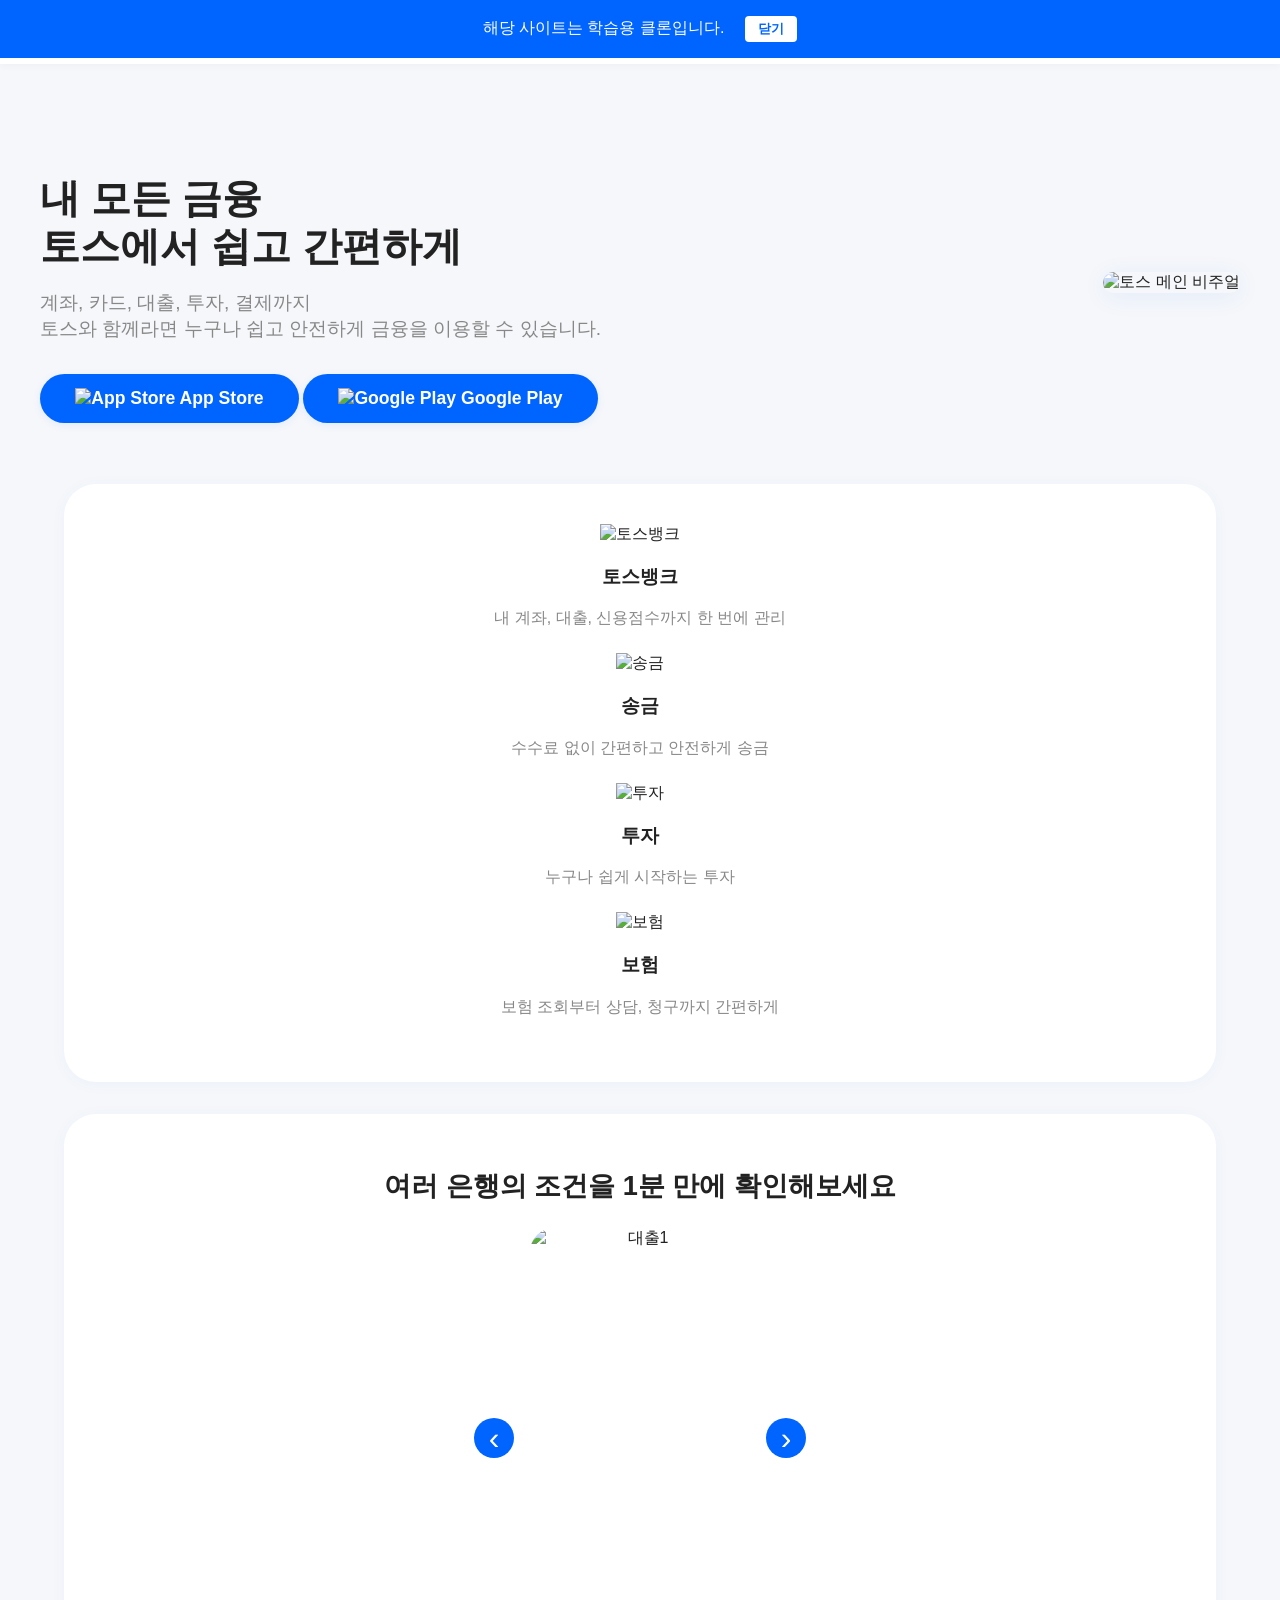
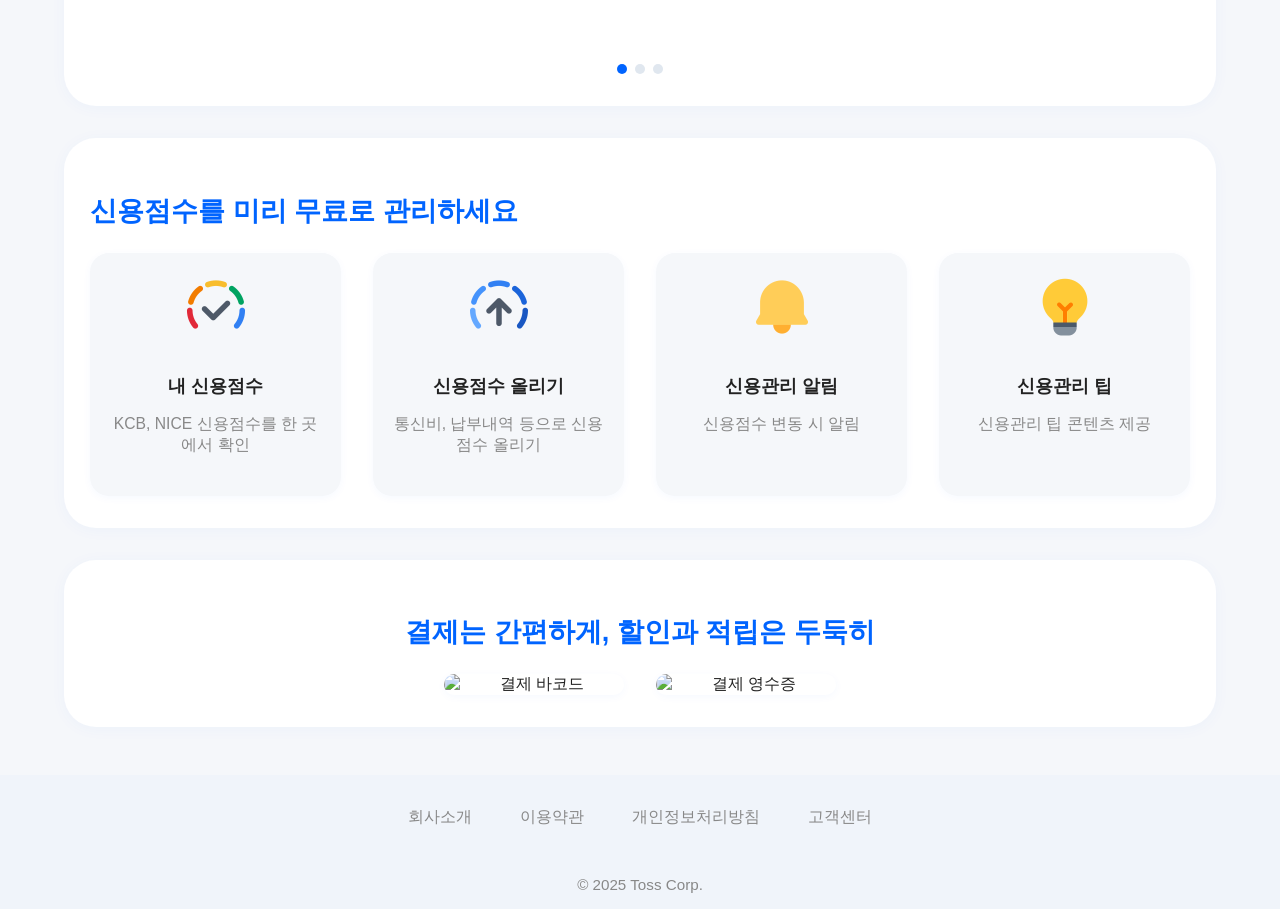
==== cursor.html @ fd1cf32d "최신 작업 반영: footer, 슬라이드, 이미지 확대 등" ====
<!DOCTYPE html>
<html lang="ko">
<head>
  <meta charset="UTF-8">
  <meta name="viewport" content="width=device-width, initial-scale=1.0">
  <title>토스 메인페이지 클론 - Cursor</title>
  <link rel="stylesheet" href="https://cdn.jsdelivr.net/npm/pretendard@1.3.8/dist/web/static/pretendard.css">
  <link rel="stylesheet" href="css/main.css">
</head>
<body>
  <!-- 팝업 -->
  <div class="popup">
    해당 사이트는 학습용 클론입니다. <button class="popup-close">닫기</button>
  </div>
  <!-- 헤더 -->
  <header class="toss-header">
    <div class="header-inner">
      <a href="#" class="logo">
        <img src="images/logo.svg" alt="Toss 로고">
      </a>
      <nav class="main-nav">
        <ul>
          <li><a href="#service">서비스</a></li>
          <li><a href="#benefit">혜택</a></li>
          <li><a href="#event">이벤트</a></li>
          <li><a href="#customer">고객센터</a></li>
        </ul>
      </nav>
      <a href="#login" class="login-btn">로그인</a>
    </div>
  </header>
  <!-- 메인 히어로(비주얼) -->
  <section class="main-visual">
    <div class="main-text">
      <h1>내 모든 금융<br>토스에서 쉽고 간편하게</h1>
      <p>계좌, 카드, 대출, 투자, 결제까지<br>토스와 함께라면 누구나 쉽고 안전하게 금융을 이용할 수 있습니다.</p>
      <div class="app-download">
        <a href="#" class="main-cta">
          <img src="images/appstore.svg" alt="App Store" class="store-icon"> App Store
        </a>
        <a href="#" class="main-cta">
          <img src="images/googleplay.svg" alt="Google Play" class="store-icon"> Google Play
        </a>
      </div>
    </div>
    <div class="main-img">
      <img src="images/main-visual.png" alt="토스 메인 비주얼">
    </div>
  </section>
  <!-- 서비스 카드 섹션 -->
  <section class="service-section" id="service">
    <div class="service-cards">
      <div class="service-card">
        <img src="images/service-bank.svg" alt="토스뱅크">
        <h3>토스뱅크</h3>
        <p>내 계좌, 대출, 신용점수까지 한 번에 관리</p>
      </div>
      <div class="service-card">
        <img src="images/service-send.svg" alt="송금">
        <h3>송금</h3>
        <p>수수료 없이 간편하고 안전하게 송금</p>
      </div>
      <div class="service-card">
        <img src="images/service-invest.svg" alt="투자">
        <h3>투자</h3>
        <p>누구나 쉽게 시작하는 투자</p>
      </div>
      <div class="service-card">
        <img src="images/service-insure.svg" alt="보험">
        <h3>보험</h3>
        <p>보험 조회부터 상담, 청구까지 간편하게</p>
      </div>
    </div>
  </section>
  <!-- 대출 슬라이더 -->
  <section class="loan-section">
    <h2>여러 은행의 조건을 1분 만에 확인해보세요</h2>
    <div class="loan-slider">
      <button class="slider-prev" aria-label="이전">‹</button>
      <div class="slider-track">
        <img src="images/loan-1.png" alt="대출1" class="active">
        <img src="images/loan-2.png" alt="대출2">
        <img src="images/loan-3.png" alt="대출3">
      </div>
      <button class="slider-next" aria-label="다음">›</button>
    </div>
    <div class="slider-dots">
      <span class="dot active"></span>
      <span class="dot"></span>
      <span class="dot"></span>
    </div>
  </section>
  <!-- 신용 섹션 -->
  <section class="credit-section">
    <h2>신용점수를 미리 무료로 관리하세요</h2>
    <div class="credit-features">
      <div class="credit-feature">
        <img src="images/credit-1.png" alt="내 신용점수">
        <h3>내 신용점수</h3>
        <p>KCB, NICE 신용점수를 한 곳에서 확인</p>
      </div>
      <div class="credit-feature">
        <img src="images/credit-2.png" alt="신용점수 올리기">
        <h3>신용점수 올리기</h3>
        <p>통신비, 납부내역 등으로 신용점수 올리기</p>
      </div>
      <div class="credit-feature">
        <img src="images/credit-3.png" alt="신용관리 알림">
        <h3>신용관리 알림</h3>
        <p>신용점수 변동 시 알림</p>
      </div>
      <div class="credit-feature">
        <img src="images/credit-4.png" alt="신용관리 팁">
        <h3>신용관리 팁</h3>
        <p>신용관리 팁 콘텐츠 제공</p>
      </div>
    </div>
  </section>
  <!-- 결제 섹션 -->
  <section class="pay-section">
    <h2>결제는 간편하게, 할인과 적립은 두둑히</h2>
    <div class="pay-imgs">
      <img src="images/pay-1.png" alt="결제 바코드">
      <img src="images/pay-2.png" alt="결제 영수증">
    </div>
  </section>
  <!-- 푸터 -->
  <footer class="toss-footer">
    <div class="footer-inner">
      <a href="#">회사소개</a>
      <a href="#">이용약관</a>
      <a href="#">개인정보처리방침</a>
      <a href="#">고객센터</a>
      <div class="footer-copy">© 2025 Toss Corp.</div>
    </div>
  </footer>
  <script src="script/main.js"></script>
</body>
</html>
---- css/main.css ----
/* Pretendard 폰트, 토스 컬러, 반응형, 인터랙션, 레이아웃 */
:root {
  --toss-blue: #0064FF;
  --toss-dark: #222;
  --toss-light: #f5f7fa;
  --toss-gray: #888;
  --header-height: 64px;
}
html {
  font-size: 16px;
  font-family: 'Pretendard', 'Apple SD Gothic Neo', Arial, sans-serif;
  background: var(--toss-light);
  color: var(--toss-dark);
}
body {
  margin: 0;
  padding: 0;
  min-height: 100vh;
}
/* 팝업 */
.popup {
  position: fixed;
  top: 0; left: 0; right: 0;
  background: var(--toss-blue);
  color: #fff;
  text-align: center;
  padding: 1rem 0;
  z-index: 1000;
  font-size: 1rem;
}
.popup button {
  margin-left: 1rem;
  background: #fff;
  color: var(--toss-blue);
  border: none;
  border-radius: 4px;
  padding: 0.3em 1em;
  cursor: pointer;
  font-weight: 600;
}
/* 헤더 */
.toss-header {
  position: sticky;
  top: 0;
  background: #fff;
  box-shadow: 0 2px 8px rgba(0,0,0,0.03);
  z-index: 999;
  height: var(--header-height);
  display: flex;
  align-items: center;
}
.header-inner {
  max-width: 1200px;
  margin: 0 auto;
  width: 100%;
  display: flex;
  align-items: center;
  justify-content: space-between;
  height: 100%;
  padding: 0 2vw;
}
.logo img {
  height: 36px;
}
.main-nav ul {
  display: flex;
  gap: 2rem;
  list-style: none;
  margin: 0;
  padding: 0;
}
.main-nav a {
  color: var(--toss-dark);
  text-decoration: none;
  font-weight: 500;
  font-size: 1.1rem;
  transition: color 0.2s;
}
.main-nav a:hover {
  color: var(--toss-blue);
}
.login-btn {
  background: var(--toss-blue);
  color: #fff;
  border-radius: 999px;
  padding: 0.5em 1.5em;
  font-weight: 600;
  text-decoration: none;
  transition: background 0.2s;
}
.login-btn:hover {
  background: #0050c0;
}
/* 메인 비주얼 */
.main-visual {
  display: flex;
  flex-wrap: wrap;
  align-items: center;
  justify-content: space-between;
  max-width: 1200px;
  margin: 3rem auto 2rem auto;
  padding: 0 2vw;
  min-height: 340px;
}
.main-text {
  flex: 1 1 320px;
  min-width: 280px;
}
.main-text h1 {
  font-size: 2.5rem;
  font-weight: 800;
  margin-bottom: 1rem;
  line-height: 1.2;
}
.main-text p {
  font-size: 1.2rem;
  margin-bottom: 2rem;
  color: var(--toss-gray);
}
.main-cta {
  display: inline-block;
  background: var(--toss-blue);
  color: #fff;
  border-radius: 999px;
  padding: 0.8em 2em;
  font-size: 1.1rem;
  font-weight: 700;
  text-decoration: none;
  box-shadow: 0 2px 8px rgba(0,100,255,0.08);
  transition: background 0.2s, box-shadow 0.2s;
}
.main-cta:hover {
  background: #0050c0;
  box-shadow: 0 4px 16px rgba(0,100,255,0.15);
}
.main-img {
  flex: 1 1 320px;
  min-width: 240px;
  text-align: right;
}
.main-img img {
  max-width: 340px;
  width: 100%;
  border-radius: 2rem;
  box-shadow: 0 4px 24px rgba(0,100,255,0.08);
}
/* 서비스 섹션 */
.service-section {
  background: #fff;
  border-radius: 2rem;
  box-shadow: 0 2px 16px rgba(0,100,255,0.04);
  max-width: 1100px;
  margin: 2rem auto;
  padding: 2.5rem 2vw;
  text-align: center;
}
.service-section h2 {
  font-size: 2rem;
  color: var(--toss-blue);
  margin-bottom: 0.5rem;
}
.service-section p {
  color: var(--toss-gray);
  margin-bottom: 1.5rem;
}
.service-img img {
  max-width: 320px;
  width: 100%;
  border-radius: 1.5rem;
}
/* 대출 슬라이더 */
.loan-section {
  max-width: 1100px;
  margin: 2rem auto;
  padding: 2rem 2vw;
  background: #fff;
  border-radius: 2rem;
  box-shadow: 0 2px 16px rgba(0,100,255,0.04);
  text-align: center;
}
.loan-section h2 {
  font-size: 1.7rem;
  margin-bottom: 1.5rem;
}
.loan-slider {
  display: flex;
  align-items: center;
  justify-content: center;
  gap: 1rem;
  margin-bottom: 1rem;
}
.slider-track {
  display: flex;
  overflow: hidden;
  width: 220px;
  height: 420px;
  position: relative;
}
.slider-track img {
  width: 220px;
  height: 420px;
  object-fit: cover;
  border-radius: 1.5rem;
  opacity: 0;
  transition: opacity 0.3s;
  position: absolute;
  left: 0; top: 0;
}
.slider-track img.active {
  opacity: 1;
  z-index: 1;
}
.slider-prev, .slider-next {
  background: var(--toss-blue);
  color: #fff;
  border: none;
  border-radius: 50%;
  width: 40px; height: 40px;
  font-size: 2rem;
  cursor: pointer;
  transition: background 0.2s;
}
.slider-prev:hover, .slider-next:hover {
  background: #0050c0;
}
.slider-dots {
  display: flex;
  justify-content: center;
  gap: 0.5rem;
}
.slider-dots .dot {
  width: 10px; height: 10px;
  border-radius: 50%;
  background: #e0e7ef;
  display: inline-block;
  transition: background 0.2s;
}
.slider-dots .dot.active {
  background: var(--toss-blue);
}
/* 신용 섹션 */
.credit-section {
  max-width: 1100px;
  margin: 2rem auto;
  padding: 2rem 2vw;
  background: #fff;
  border-radius: 2rem;
  box-shadow: 0 2px 16px rgba(0,100,255,0.04);
}
.credit-section h2 {
  font-size: 1.7rem;
  margin-bottom: 1.5rem;
  color: var(--toss-blue);
}
.credit-features {
  display: flex;
  flex-wrap: wrap;
  gap: 2rem;
  justify-content: center;
}
.credit-feature {
  flex: 1 1 180px;
  min-width: 180px;
  max-width: 220px;
  background: var(--toss-light);
  border-radius: 1.2rem;
  padding: 1.5rem 1rem;
  text-align: center;
  box-shadow: 0 2px 8px rgba(0,100,255,0.04);
}
.credit-feature img {
  width: 60px;
  margin-bottom: 1rem;
}
.credit-feature h3 {
  font-size: 1.1rem;
  margin-bottom: 0.5rem;
}
.credit-feature p {
  color: var(--toss-gray);
  font-size: 0.98rem;
}
/* 결제 섹션 */
.pay-section {
  max-width: 1100px;
  margin: 2rem auto 3rem auto;
  padding: 2rem 2vw;
  background: #fff;
  border-radius: 2rem;
  box-shadow: 0 2px 16px rgba(0,100,255,0.04);
  text-align: center;
}
.pay-section h2 {
  font-size: 1.7rem;
  margin-bottom: 1.5rem;
  color: var(--toss-blue);
}
.pay-imgs {
  display: flex;
  justify-content: center;
  gap: 2rem;
  flex-wrap: wrap;
}
.pay-imgs img {
  width: 180px;
  border-radius: 1.2rem;
  box-shadow: 0 2px 8px rgba(0,100,255,0.04);
}
/* 푸터 */
.toss-footer {
  background: #f0f4fa;
  padding: 2rem 0 1rem 0;
  text-align: center;
  font-size: 1rem;
  color: var(--toss-gray);
}
.footer-inner {
  max-width: 1100px;
  margin: 0 auto;
  display: flex;
  flex-wrap: wrap;
  justify-content: center;
  gap: 2rem;
  align-items: center;
}
.footer-inner a {
  color: var(--toss-gray);
  text-decoration: none;
  margin: 0 0.5rem;
  font-weight: 500;
  transition: color 0.2s;
}
.footer-inner a:hover {
  color: var(--toss-blue);
}
.footer-copy {
  flex-basis: 100%;
  margin-top: 1rem;
  font-size: 0.95rem;
}
/* 반응형 */
@media (max-width: 900px) {
  .main-visual, .service-section, .loan-section, .credit-section, .pay-section {
    max-width: 98vw;
    padding: 1.2rem 1vw;
  }
  .main-visual {
    flex-direction: column;
    text-align: center;
  }
  .main-img {
    text-align: center;
    margin-top: 1.5rem;
  }
  .header-inner {
    flex-direction: column;
    gap: 0.5rem;
    height: auto;
    padding: 0.5rem 2vw;
  }
}
@media (max-width: 600px) {
  html { font-size: 15px; }
  .main-visual, .service-section, .loan-section, .credit-section, .pay-section {
    padding: 0.7rem 0.5vw;
  }
  .main-text h1 { font-size: 1.5rem; }
  .main-img img { max-width: 90vw; }
  .credit-features { flex-direction: column; gap: 1rem; }
  .pay-imgs { flex-direction: column; gap: 1rem; }
  .footer-inner { flex-direction: column; gap: 0.5rem; }
}
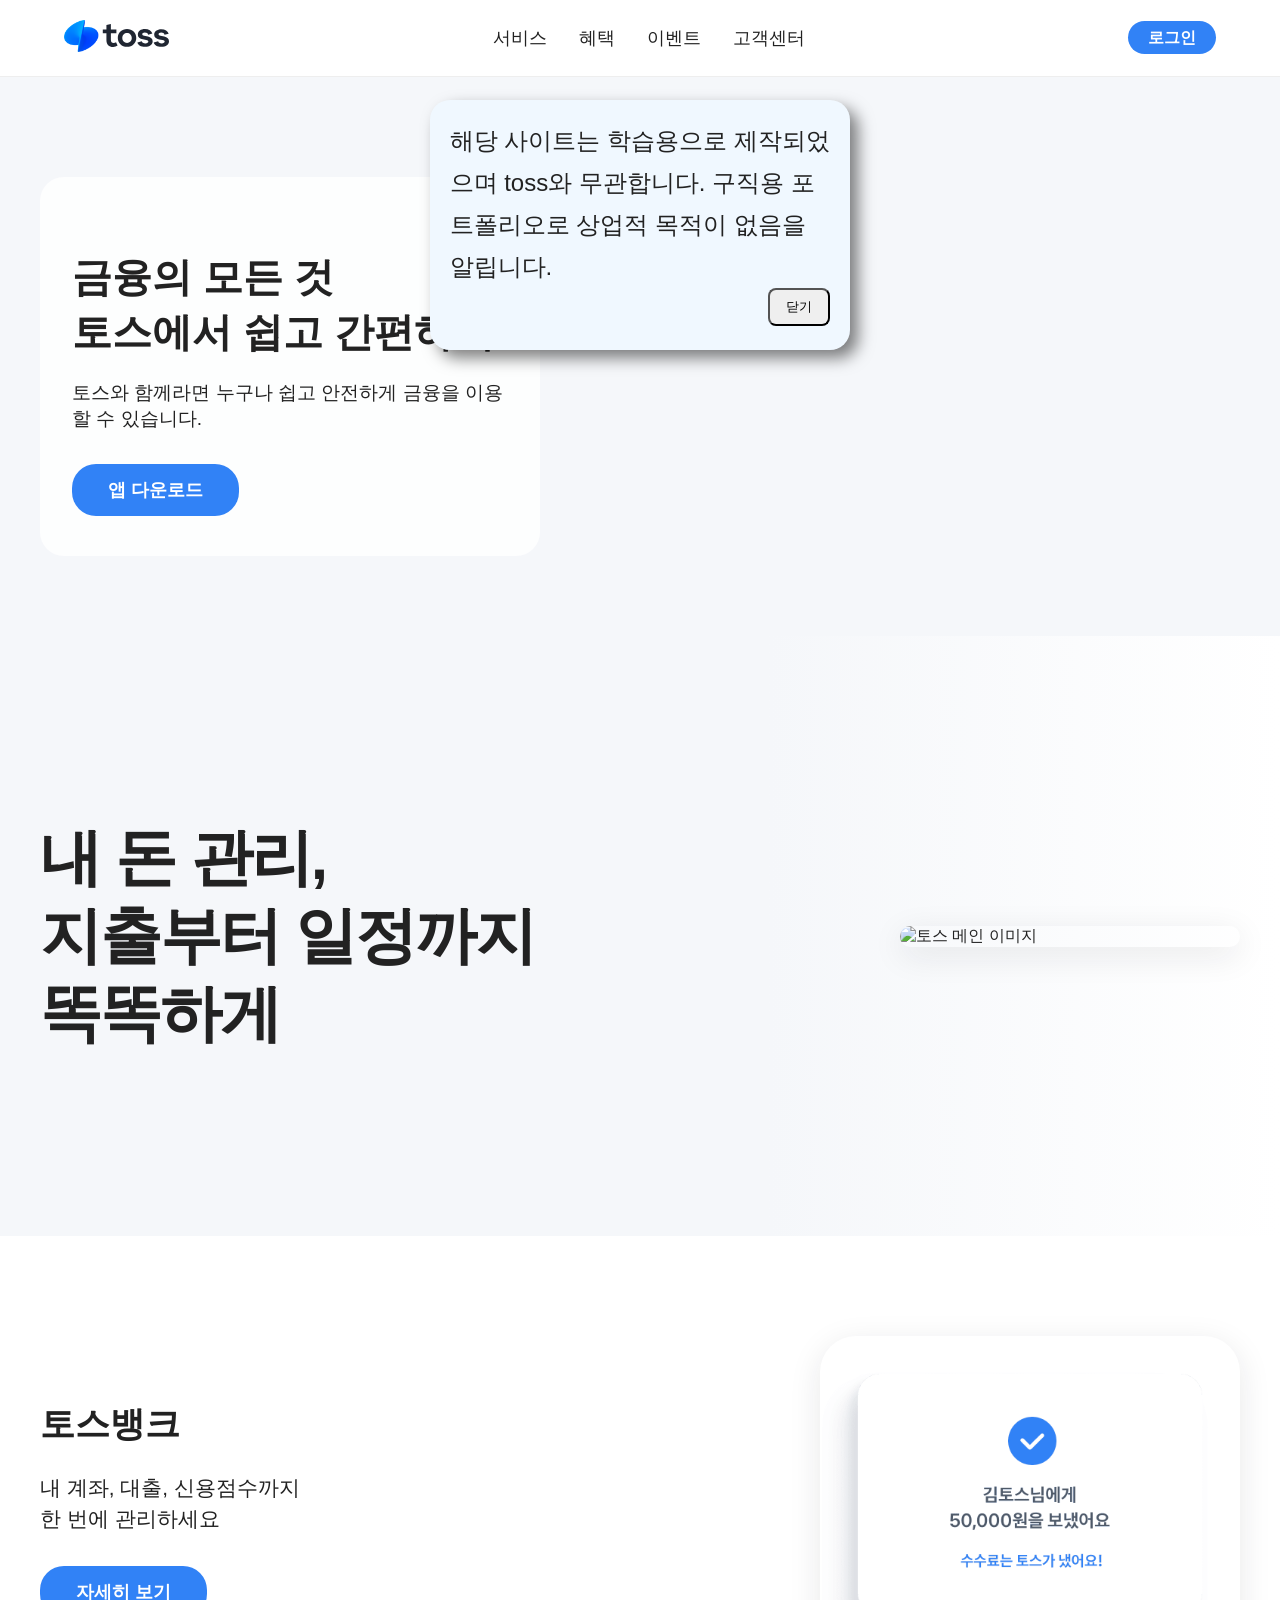
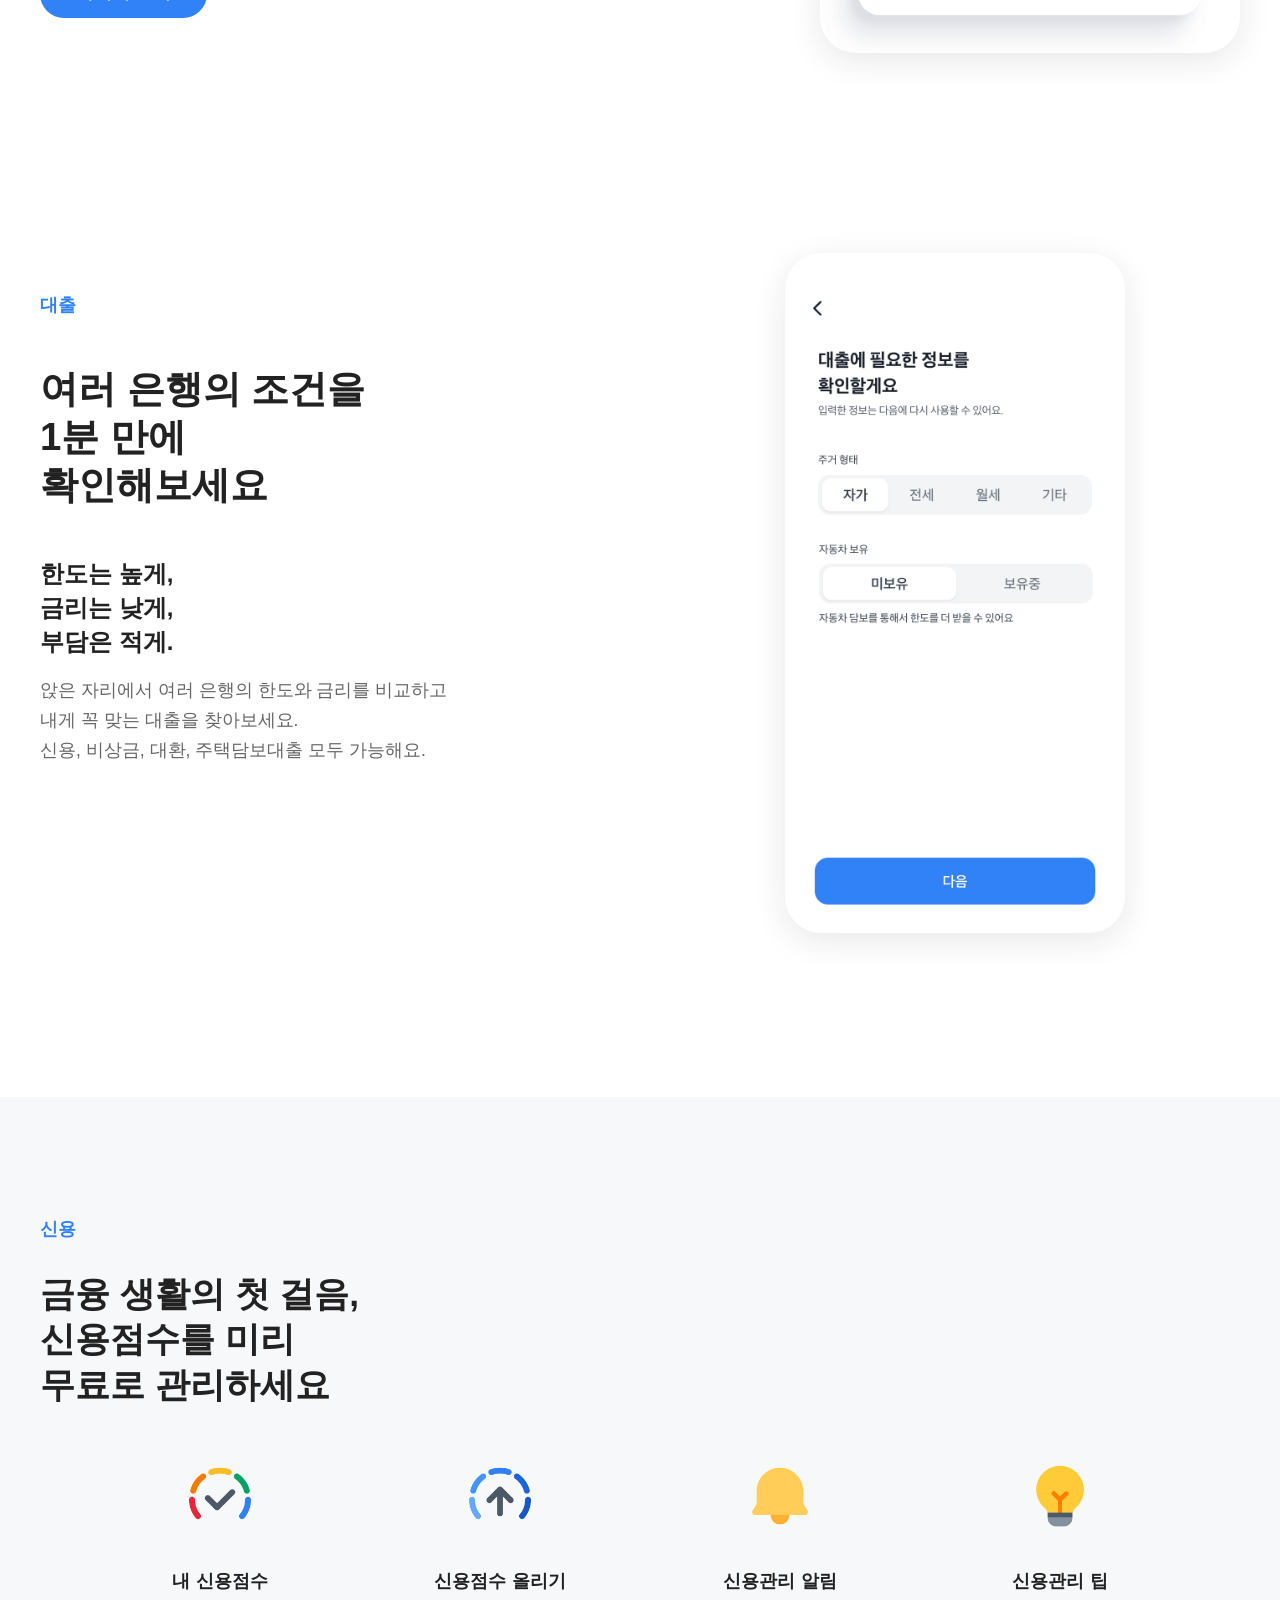
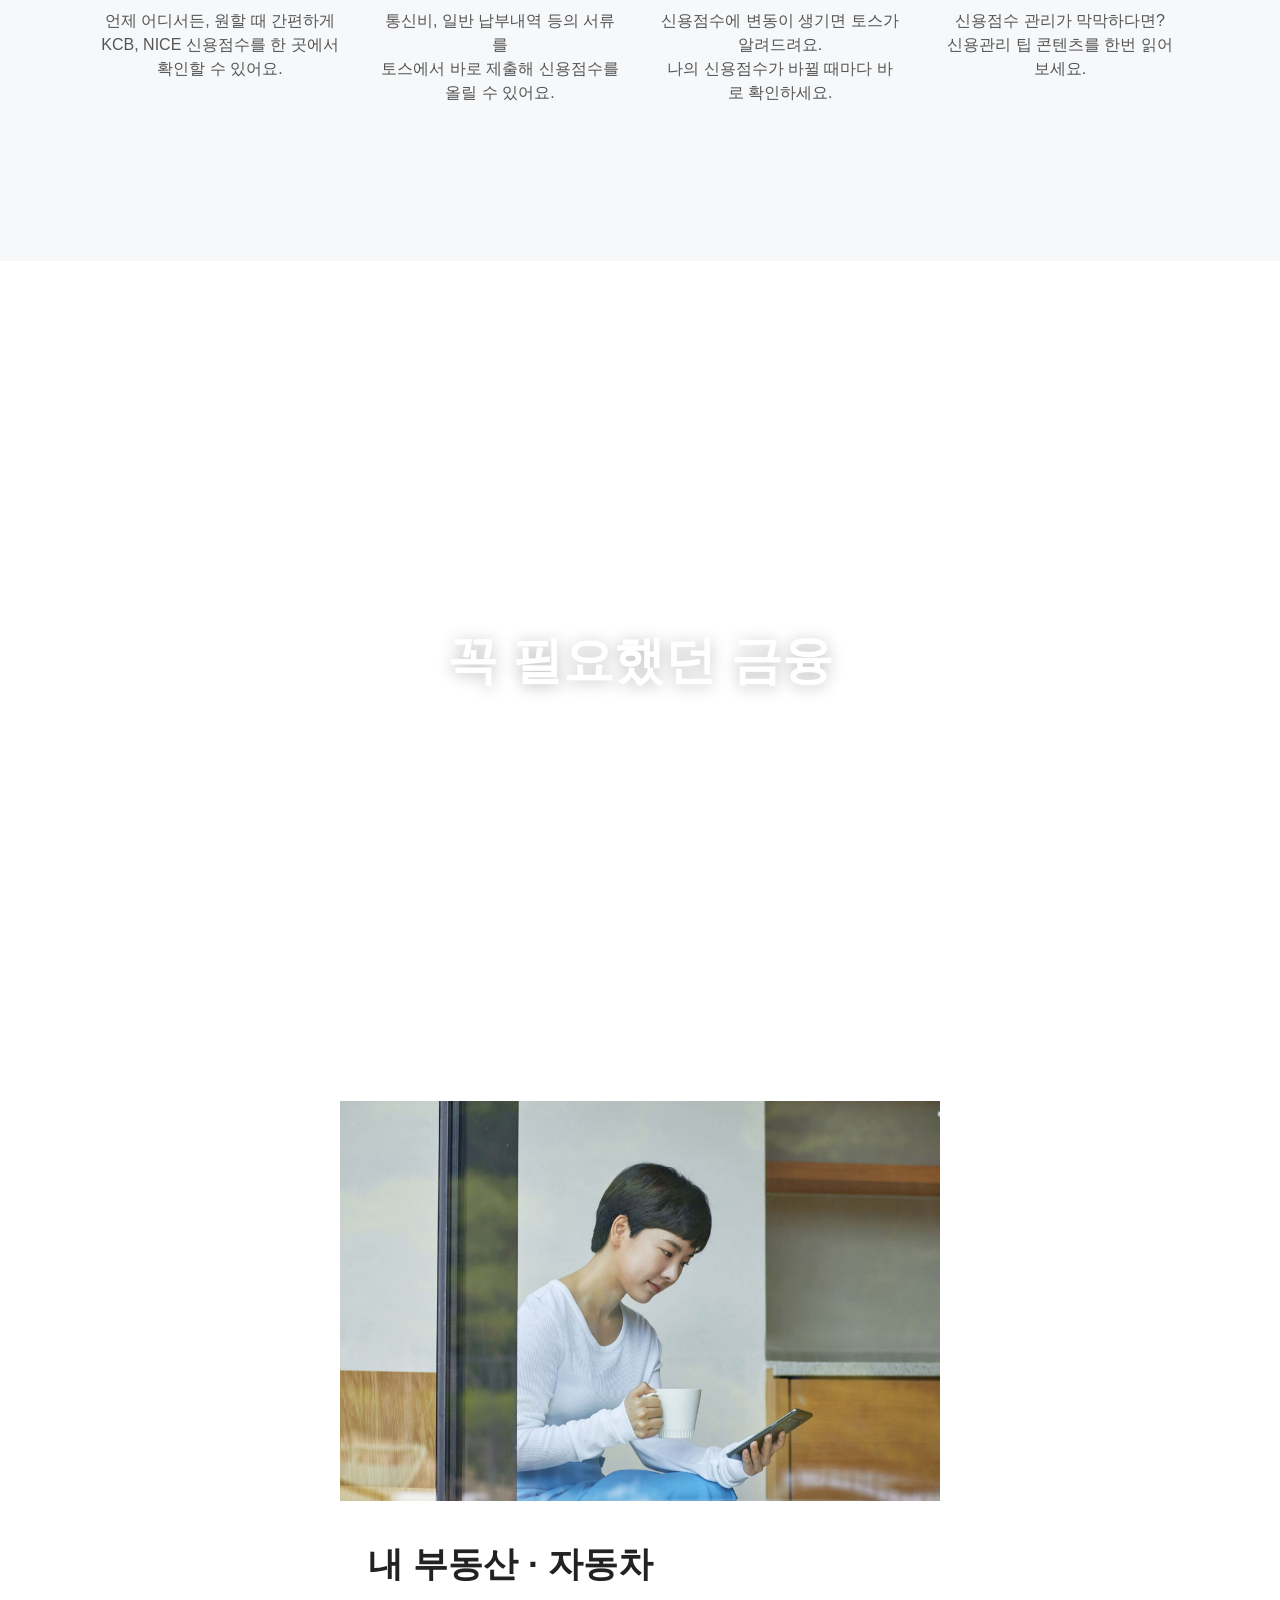
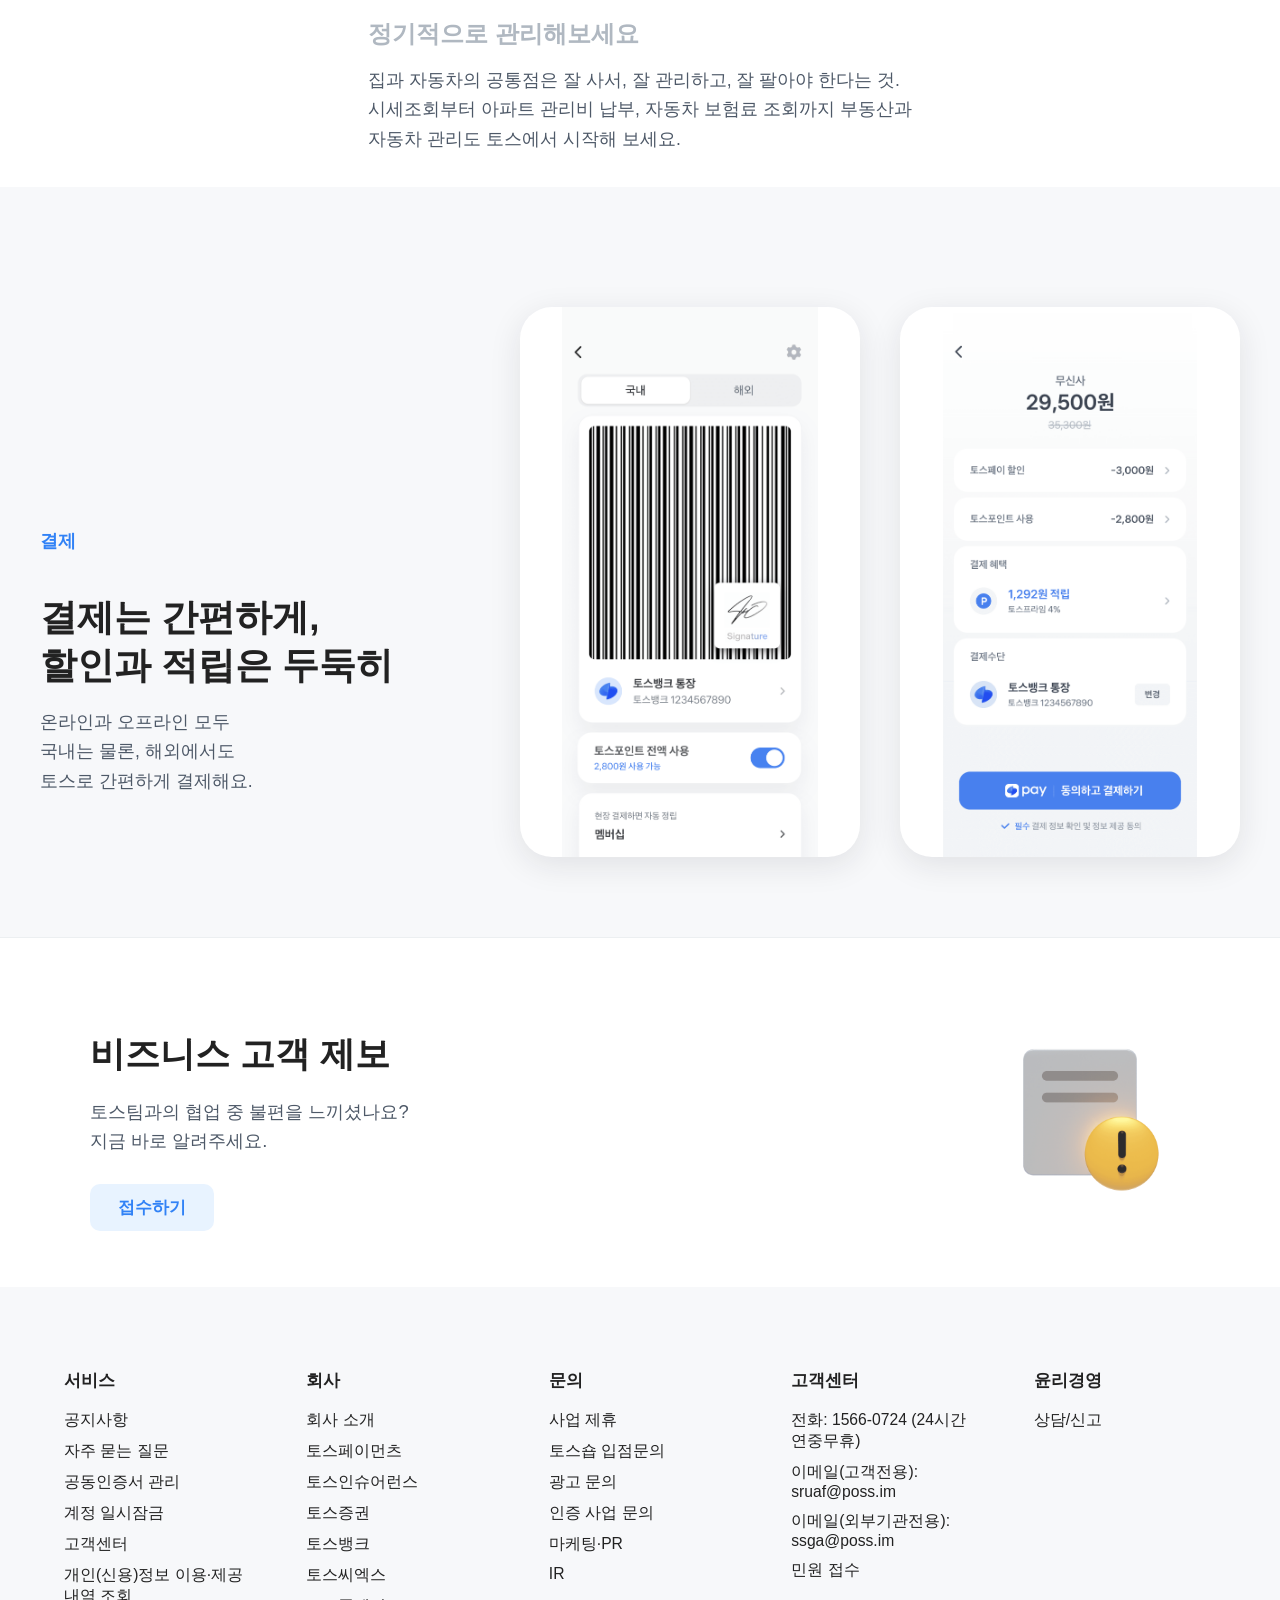
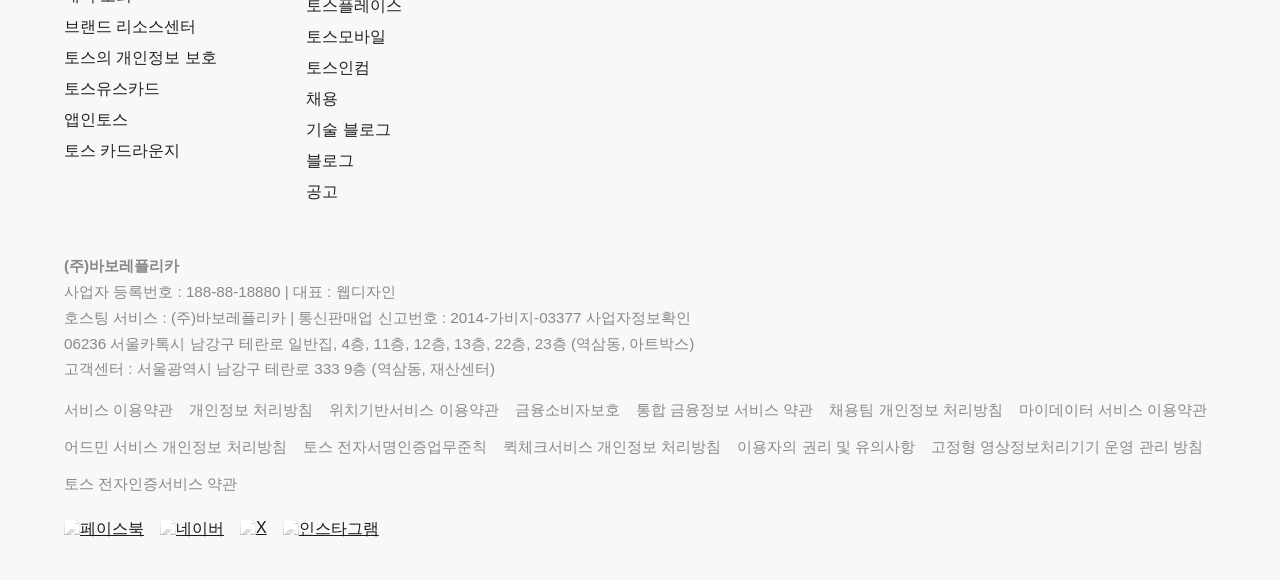
==== commit 70e9650d: "수동 수정 반영: index.html, wireframe.css, js.js 최신화" ====
--- a/cursor.html
+++ b/cursor.html
@@ -1,18 +1,32 @@
 <!DOCTYPE html>
 <html lang="ko">
+
 <head>
   <meta charset="UTF-8">
   <meta name="viewport" content="width=device-width, initial-scale=1.0">
-  <title>토스 메인페이지 클론 - Cursor</title>
+  <meta name="description" content="간편 송금 서비스 Toss의 리디자인 웹 퍼블리오. UX 개선과 웹 퍼블리싱 역량을 담았습니다.">
+    <meta name="keywords"
+  content="웹 퍼블리싱, Toss 리디자인, UX 리디자인, UI 개선, 포트폴리오 사이트, 취준생 포트폴리오, 웹디자인, 사용자 경험, 프론트엔드, 퍼블리셔 포트폴리오, ...">
+  <meta name="author" content="박한상">
+  <meta property="og:title" content="토스 메인페이지 리디자인 프로젝트">
+  <meta property="og:url" content="https://github.com/sancho79/project1">
+  <meta property="og:type" content="website">
+  <meta property="og:image" content="images/snscard.png">
+  <meta property="og:site_name" content="토스 리디자인 프로젝트">
+  <meta property="og:description" content="간편 송금 서비스 Toss의 리디자인 웹 퍼블리오. UX 개선과 웹 퍼블리싱 역량을 담았습니다.">
+  <title>토스 프로젝트</title>
   <link rel="stylesheet" href="https://cdn.jsdelivr.net/npm/pretendard@1.3.8/dist/web/static/pretendard.css">
+  <link rel="stylesheet" href="https://cdn.jsdelivr.net/npm/reset-css@5.0.2/reset.min.css">
+  <link rel="shortcut icon" href="images/download.png">
   <link rel="stylesheet" href="css/main.css">
 </head>
+
 <body>
-  <!-- 팝업 -->
   <div class="popup">
-    해당 사이트는 학습용 클론입니다. <button class="popup-close">닫기</button>
-  </div>
-  <!-- 헤더 -->
+    해당 사이트는 학습용으로 제작되었으며 toss와 무관합니다.
+    구직용 포트폴리오로 상업적 목적이 없음을 알립니다.
+    <button>닫기</button>
+  </div>
   <header class="toss-header">
     <div class="header-inner">
       <a href="#" class="logo">
@@ -26,114 +40,267 @@
           <li><a href="#customer">고객센터</a></li>
         </ul>
       </nav>
-      <a href="#login" class="login-btn">로그인</a>
+      <div class="header-actions">
+        <a href="#login" class="login-btn">로그인</a>
+      </div>
     </div>
   </header>
-  <!-- 메인 히어로(비주얼) -->
-  <section class="main-visual">
-    <div class="main-text">
-      <h1>내 모든 금융<br>토스에서 쉽고 간편하게</h1>
-      <p>계좌, 카드, 대출, 투자, 결제까지<br>토스와 함께라면 누구나 쉽고 안전하게 금융을 이용할 수 있습니다.</p>
-      <div class="app-download">
-        <a href="#" class="main-cta">
-          <img src="images/appstore.svg" alt="App Store" class="store-icon"> App Store
-        </a>
-        <a href="#" class="main-cta">
-          <img src="images/googleplay.svg" alt="Google Play" class="store-icon"> Google Play
-        </a>
-      </div>
-    </div>
-    <div class="main-img">
-      <img src="images/main-visual.png" alt="토스 메인 비주얼">
-    </div>
-  </section>
-  <!-- 서비스 카드 섹션 -->
-  <section class="service-section" id="service">
-    <div class="service-cards">
-      <div class="service-card">
-        <img src="images/service-bank.svg" alt="토스뱅크">
-        <h3>토스뱅크</h3>
-        <p>내 계좌, 대출, 신용점수까지 한 번에 관리</p>
-      </div>
-      <div class="service-card">
-        <img src="images/service-send.svg" alt="송금">
-        <h3>송금</h3>
-        <p>수수료 없이 간편하고 안전하게 송금</p>
-      </div>
-      <div class="service-card">
-        <img src="images/service-invest.svg" alt="투자">
-        <h3>투자</h3>
-        <p>누구나 쉽게 시작하는 투자</p>
-      </div>
-      <div class="service-card">
-        <img src="images/service-insure.svg" alt="보험">
-        <h3>보험</h3>
-        <p>보험 조회부터 상담, 청구까지 간편하게</p>
-      </div>
-    </div>
-  </section>
-  <!-- 대출 슬라이더 -->
-  <section class="loan-section">
-    <h2>여러 은행의 조건을 1분 만에 확인해보세요</h2>
-    <div class="loan-slider">
-      <button class="slider-prev" aria-label="이전">‹</button>
-      <div class="slider-track">
-        <img src="images/loan-1.png" alt="대출1" class="active">
-        <img src="images/loan-2.png" alt="대출2">
-        <img src="images/loan-3.png" alt="대출3">
-      </div>
-      <button class="slider-next" aria-label="다음">›</button>
-    </div>
-    <div class="slider-dots">
-      <span class="dot active"></span>
-      <span class="dot"></span>
-      <span class="dot"></span>
-    </div>
-  </section>
-  <!-- 신용 섹션 -->
-  <section class="credit-section">
-    <h2>신용점수를 미리 무료로 관리하세요</h2>
+
+  <main>
+    <main>
+      <section class="main-visual">
+        <div class="main-visual-inner">
+          <div class="main-text">
+            <h1>금융의 모든 것<br>토스에서 쉽고 간편하게</h1>
+            <p>토스와 함께라면 누구나 쉽고 안전하게 금융을 이용할 수 있습니다.</p>
+            <a href="#" class="main-cta">앱 다운로드</a>
+          </div>
+        </div>
+      </section>
+
+      <section class="bank-visual">
+        <div class="bank-visual-inner">
+          <div class="bank-text">
+            <h1>내 돈 관리,<br>지출부터 일정까지<br>똑똑하게</h1>
+          </div>
+          <div class="bank-visual-image">
+            <img src="https://static.toss.im/assets/homepage/newtossim/home_screen_1.png" alt="토스 메인 이미지">
+          </div>
+        </div>
+      </section>
+      <section class="service-feature">
+        <div class="service-feature-inner">
+          <div class="feature-text">
+            <h2>토스뱅크</h2>
+            <p>내 계좌, 대출, 신용점수까지<br>한 번에 관리하세요</p>
+            <a href="#" class="feature-btn">자세히 보기</a>
+          </div>
+          <div class="feature-image">
+            <img src="images/kim.png" alt="토스뱅크 이미지">
+          </div>
+        </div>
+      </section>
+      <!--========여기까지 김토스확정========== -->
+
+      <section class="loan-feature">
+        <div class="loan-feature-inner">
+          <div class="loan-text">
+            <span class="loan-label">대출</span>
+            <h2>여러 은행의 조건을<br>1분 만에<br>확인해보세요</h2>
+            <div class="loan-desc">
+              <strong>한도는 높게,<br>금리는 낮게,<br>부담은 적게.</strong>
+              <p>
+                앉은 자리에서 여러 은행의 한도와 금리를 비교하고<br>
+                내게 꼭 맞는 대출을 찾아보세요.<br>
+                신용, 비상금, 대환, 주택담보대출 모두 가능해요.
+              </p>
+            </div>
+          </div>
+          <div class="loan-phone">
+            <div class="phone-slider">
+              <img src="images/dachul-1.png" alt="대출 슬라이드1" class="active">
+              <img src="images/dachul-2.png" alt="대출 슬라이드2">
+              <img src="images/dachul-3.png" alt="대출 슬라이드3">
+            </div>
+            <div class="phone-dots">
+              <span class="dot active"></span>
+              <span class="dot"></span>
+              <span class="dot"></span>
+            </div>
+          </div>
+        </div>
+      </section>
+<!-- ============== 신용 슬라이드마감======== -->
+
+<section class="credit-section">
+  <div class="credit-inner">
+    <div class="credit-header">
+      <span class="credit-label">신용</span>
+      <h2>금융 생활의 첫 걸음,<br>신용점수를 미리<br>무료로 관리하세요</h2>
+    </div>
     <div class="credit-features">
       <div class="credit-feature">
         <img src="images/credit-1.png" alt="내 신용점수">
         <h3>내 신용점수</h3>
-        <p>KCB, NICE 신용점수를 한 곳에서 확인</p>
+        <p>언제 어디서든, 원할 때 간편하게<br>KCB, NICE 신용점수를 한 곳에서 확인할 수 있어요.</p>
       </div>
       <div class="credit-feature">
         <img src="images/credit-2.png" alt="신용점수 올리기">
         <h3>신용점수 올리기</h3>
-        <p>통신비, 납부내역 등으로 신용점수 올리기</p>
+        <p>통신비, 일반 납부내역 등의 서류를<br>토스에서 바로 제출해 신용점수를 올릴 수 있어요.</p>
       </div>
       <div class="credit-feature">
         <img src="images/credit-3.png" alt="신용관리 알림">
         <h3>신용관리 알림</h3>
-        <p>신용점수 변동 시 알림</p>
+        <p>신용점수에 변동이 생기면 토스가 알려드려요.<br>나의 신용점수가 바뀔 때마다 바로 확인하세요.</p>
       </div>
       <div class="credit-feature">
         <img src="images/credit-4.png" alt="신용관리 팁">
         <h3>신용관리 팁</h3>
-        <p>신용관리 팁 콘텐츠 제공</p>
-      </div>
-    </div>
-  </section>
-  <!-- 결제 섹션 -->
-  <section class="pay-section">
-    <h2>결제는 간편하게, 할인과 적립은 두둑히</h2>
-    <div class="pay-imgs">
-      <img src="images/pay-1.png" alt="결제 바코드">
-      <img src="images/pay-2.png" alt="결제 영수증">
-    </div>
-  </section>
-  <!-- 푸터 -->
-  <footer class="toss-footer">
-    <div class="footer-inner">
-      <a href="#">회사소개</a>
-      <a href="#">이용약관</a>
-      <a href="#">개인정보처리방침</a>
-      <a href="#">고객센터</a>
-      <div class="footer-copy">© 2025 Toss Corp.</div>
-    </div>
-  </footer>
-  <script src="script/main.js"></script>
+        <p>신용점수 관리가 막막하다면?<br>신용관리 팁 콘텐츠를 한번 읽어보세요.</p>
+      </div>
+    </div>
+  </div>
+</section>
+<!-- ===== credit-section 신용여기까지-->
+      <!-- 인재(채용) 섹션 대체: 스크롤시 이미지 확대 효과 -->
+<section class="recruit-visual-section">
+  <div class="recruit-visual-inner">
+    <div class="recruit-visual-image">
+      <img src="images/big.jpg" alt="토스 인재 이미지" id="recruit-zoom-img">
+      <div class="recruit-visual-text">꼭 필요했던 금융</div>
+    </div>
+  </div>
+</section>
+<!-- 인재섹션 끝 -->
+
+<!-- 부동산/자동차 섹션-->
+<section class="estate-car-section">
+  <div class="estate-car-inner">
+    <div class="estate-car-image-wrap">
+      
+      <img src="images/section2_3_apt_01.jpg" alt="부동산 자동차 이미지" class="estate-car-image">
+    </div>
+    <div class="estate-car-text-wrap">
+      <h2 class="estate-car-title">내 부동산 · 자동차</h2>
+      <div class="estate-car-subtitle">정기적으로 관리해보세요</div>
+      <div class="estate-car-desc">
+        집과 자동차의 공통점은 잘 사서, 잘 관리하고, 잘 팔아야 한다는 것.<br>
+        시세조회부터 아파트 관리비 납부, 자동차 보험료 조회까지 부동산과<br>
+        자동차 관리도 토스에서 시작해 보세요.
+      </div>
+    </div>
+  </div>
+</section>
+<!-- 부동산/자동차 섹션끝 -->
+<!-- ===================== 결제 섹션 (toss.im 스타일) ===================== -->
+<section class="pay-section">
+  <div class="pay-inner">
+    <div class="pay-text-block">
+      <div class="pay-label">결제</div>
+      <h2 class="pay-title">결제는 간편하게,<br>할인과 적립은 두둑히</h2>
+      <div class="pay-desc">온라인과 오프라인 모두<br>국내는 물론, 해외에서도<br>토스로 간편하게 결제해요.</div>
+    </div>
+    <div class="pay-image-block">
+      <img src="images/chekout_screen_01.png" alt="결제 바코드" class="pay-img pay-img-barcode">
+      <img src="images/chekout_screen_02.png" alt="결제 영수증" class="pay-img pay-img-receipt">
+    </div>
+  </div>
+</section>
+<!-- ===================== 결제 섹션 끝 ===================== -->
+    </main>
+
+    <!-- ======= 비즈니스 고객 제보 섹션 ======= -->
+      <section class="business-report-section">
+        <div class="business-report-inner">
+          <div class="business-report-text">
+            <h2>비즈니스 고객 제보</h2>
+            <p>토스팀과의 협업 중 불편을 느끼셨나요?<br>지금 바로 알려주세요.</p>
+            <a href="#" class="business-report-btn">접수하기</a>
+          </div>
+          <div class="business-report-img">
+            <img src="images/bsi.png" alt="제보 아이콘">
+          </div>
+        </div>
+      </section>
+      <!-- ======= 비즈니스 고객 제보 섹션 끝 ======= -->
+      
+      <footer class="toss-footer">
+      <div class="footer-inner">
+        <div class="footer-links">
+          <div class="footer-col">
+            <h4>서비스</h4>
+            <ul>
+              <li><a href="#">공지사항</a></li>
+              <li><a href="#">자주 묻는 질문</a></li>
+              <li><a href="#">공동인증서 관리</a></li>
+              <li><a href="#">계정 일시잠금</a></li>
+              <li><a href="#">고객센터</a></li>
+              <li><a href="#">개인(신용)정보 이용·제공 내역 조회</a></li>
+              <li><a href="#">브랜드 리소스센터</a></li>
+              <li><a href="#">토스의 개인정보 보호</a></li>
+              <li><a href="#">토스유스카드</a></li>
+              <li><a href="#">앱인토스</a></li>
+              <li><a href="#">토스 카드라운지</a></li>
+            </ul>
+          </div>
+          <div class="footer-col">
+            <h4>회사</h4>
+            <ul>
+              <li><a href="#">회사 소개</a></li>
+              <li><a href="#">토스페이먼츠</a></li>
+              <li><a href="#">토스인슈어런스</a></li>
+              <li><a href="#">토스증권</a></li>
+              <li><a href="#">토스뱅크</a></li>
+              <li><a href="#">토스씨엑스</a></li>
+              <li><a href="#">토스플레이스</a></li>
+              <li><a href="#">토스모바일</a></li>
+              <li><a href="#">토스인컴</a></li>
+              <li><a href="#">채용</a></li>
+              <li><a href="#">기술 블로그</a></li>
+              <li><a href="#">블로그</a></li>
+              <li><a href="#">공고</a></li>
+            </ul>
+          </div>
+          <div class="footer-col">
+            <h4>문의</h4>
+            <ul>
+              <li><a href="#">사업 제휴</a></li>
+              <li><a href="#">토스숍 입점문의</a></li>
+              <li><a href="#">광고 문의</a></li>
+              <li><a href="#">인증 사업 문의</a></li>
+              <li><a href="#">마케팅·PR</a></li>
+              <li><a href="#">IR</a></li>
+            </ul>
+          </div>
+          <div class="footer-col">
+            <h4>고객센터</h4>
+            <ul>
+              <li>전화: 1566-0724 (24시간 연중무휴)</li>
+              <li>이메일(고객전용): sruaf@poss.im</li>
+              <li>이메일(외부기관전용): ssga@poss.im</li>
+              <li><a href="#">민원 접수</a></li>
+            </ul>
+          </div>
+          <div class="footer-col">
+            <h4>윤리경영</h4>
+            <ul>
+              <li><a href="#">상담/신고</a></li>
+            </ul>
+          </div>
+        </div>
+        <div class="footer-company">
+          <strong>(주)바보레플리카</strong><br>
+          사업자 등록번호 : 188-88-18880 | 대표 : 웹디자인<br>
+          호스팅 서비스 : (주)바보레플리카 | 통신판매업 신고번호 : 2014-가비지-03377 사업자정보확인<br>
+          06236 서울카톡시 남강구 테란로 일반집, 4층, 11층, 12층, 13층, 22층, 23층 (역삼동, 아트박스)<br>
+          고객센터 : 서울광역시 남강구 테란로 333 9층 (역삼동, 재산센터)<br>
+        </div>
+        <div class="footer-policy">
+          <a href="#">서비스 이용약관</a>
+          <a href="#">개인정보 처리방침</a>
+          <a href="#">위치기반서비스 이용약관</a>
+          <a href="#">금융소비자보호</a>
+          <a href="#">통합 금융정보 서비스 약관</a>
+          <a href="#">채용팀 개인정보 처리방침</a>
+          <a href="#">마이데이터 서비스 이용약관</a>
+          <a href="#">어드민 서비스 개인정보 처리방침</a>
+          <a href="#">토스 전자서명인증업무준칙</a>
+          <a href="#">퀵체크서비스 개인정보 처리방침</a>
+          <a href="#">이용자의 권리 및 유의사항</a>
+          <a href="#">고정형 영상정보처리기기 운영 관리 방침</a>
+          <a href="#">토스 전자인증서비스 약관</a>
+        </div>
+        <div class="footer-sns">
+          <a href="#"><img src="https://static.toss.im/assets/homepage/safety/icon-tossfeed.svg" alt="페이스북"></a>
+          <a href="#"><img src="https://static.toss.im/assets/homepage/safety/icn-naver.svg" alt="네이버"></a>
+          <a href="#"><img src="https://static.toss.im/assets/homepage/safety/icon-x.svg" alt="X"></a>
+          <a href="#"><img src="https://static.toss.im/assets/homepage/safety/icn-instagram.svg" alt="인스타그램"></a>
+        </div>
+      </div>
+    </footer>
+    <script src="script/main.js"></script>
+    
 </body>
+
 </html>
--- a/css/main.css
+++ b/css/main.css
@@ -1,372 +1,1151 @@
-/* Pretendard 폰트, 토스 컬러, 반응형, 인터랙션, 레이아웃 */
-:root {
-  --toss-blue: #0064FF;
-  --toss-dark: #222;
-  --toss-light: #f5f7fa;
-  --toss-gray: #888;
-  --header-height: 64px;
-}
-html {
-  font-size: 16px;
-  font-family: 'Pretendard', 'Apple SD Gothic Neo', Arial, sans-serif;
-  background: var(--toss-light);
-  color: var(--toss-dark);
-}
+@charset 'utf-8';
+
+/* Prevent horizontal scroll globally */
+html, body {
+  overflow-x: hidden;
+  width: 100vw;
+}
+
+/* Ensure all elements use border-box for sizing */
+*, *::before, *::after {
+  box-sizing: border-box;
+}
+
 body {
+  font-family: 'Noto Sans KR', Arial, sans-serif;
+  background: #fff;
+  color: #222;
+  margin: 0;
+}
+
+/* 헤더 */
+.toss-header {
+  background: #fff;
+  border-bottom: 1px solid #eee;
+  position: sticky;
+  top: 0;
+  z-index: 100;
+}
+.header-inner {
+  max-width: 1200px;
+  margin: 0 auto;
+  display: flex;
+  align-items: center;
+  justify-content: space-between;
+  padding: 20px 24px;
+}
+.logo img {
+  height: 32px;
+}
+.main-nav ul {
+  display: flex;
+  gap: 32px;
+  list-style: none;
   margin: 0;
   padding: 0;
-  min-height: 100vh;
-}
+}
+.main-nav a {
+  color: #222;
+  text-decoration: none;
+  font-weight: 500;
+  font-size: 1.1rem;
+}
+.header-actions .login-btn {
+  background: #3182f6;
+  color: #fff;
+  border-radius: 20px;
+  padding: 8px 20px;
+  text-decoration: none;
+  font-weight: 600;
+  font-size: 1rem;
+}
+
+/* 메인 비주얼 */
+
+.main-visual {
+  background: url('https://static.toss.im/assets/homepage/newtossim/new_main.png') no-repeat right center/cover, #f5f7fa;
+  padding: 100px 0 80px 0;
+  min-height: 480px;
+  width: 100vw;
+  position: relative;
+  left: 50%;
+  right: 50%;
+  margin-left: -50vw;
+  margin-right: -50vw;
+}
+.main-visual-inner {
+  max-width: 1200px;
+  margin: 0 auto;
+  display: flex;
+  align-items: center;
+  justify-content: flex-start;
+  gap: 40px;
+  height: 100%;
+}
+.main-text {
+  max-width: 500px;
+  background: rgba(255,255,255,0.85);
+  padding: 40px 32px;
+  border-radius: 24px;
+}
+.main-text h1 {
+  font-size: 2.5rem;
+  font-weight: 700;
+  margin-bottom: 20px;
+}
+.main-text p {
+  font-size: 1.2rem;
+  margin-bottom: 32px;
+}
+.main-cta {
+  display: inline-block;
+  background: #3182f6;
+  color: #fff;
+  border-radius: 24px;
+  padding: 14px 36px;
+  font-size: 1.1rem;
+  font-weight: 600;
+  text-decoration: none;
+}
+@media (max-width: 900px) {
+  .main-visual {
+    background-position: center 80px;
+    background-size: cover;
+    padding: 60px 0 40px 0;
+    min-height: 320px;
+  }
+  .main-text {
+    padding: 24px 12px;
+    max-width: 100%;
+  }
+  .main-visual-inner {
+    flex-direction: column;
+    align-items: flex-start;
+    gap: 24px;
+  }
+}
+/* 여기까지 메인  와이어에 있는거 */
+
+
+.bank-visual {
+  background: linear-gradient(90deg, #f5f7fa 60%, #fff 100%);
+  min-height: 600px;
+  display: flex;
+  align-items: center;
+  justify-content: center;
+  padding: 0;
+}
+.bank-visual-inner {
+  max-width: 1200px;
+  width: 100%;
+  margin: 0 auto;
+  display: flex;
+  align-items: center;
+  justify-content: space-between;
+  gap: 40px;
+}
+.bank-text {
+  flex: 1 1 0;
+  font-size: 2.6rem;
+  font-weight: 700;
+  line-height: 1.25;
+  color: #222;
+  letter-spacing: -2px;
+}
+.bank-visual-image {
+  flex: 1 1 0;
+  display: flex;
+  justify-content: flex-end;
+}
+.bank-visual-image img {
+  width: 340px; /* 기존 420px에서 340px로 줄임 */
+  max-width: 100%;
+  height: auto;
+  display: block;
+  box-shadow: 0 8px 32px 0 rgba(30,32,37,0.10);
+  border-radius: 36px;
+}
+@media (max-width: 900px) {
+  .bank-visual {
+    min-height: 400px;
+    padding: 0 0 32px 0;
+  }
+  .bank-visual-inner {
+    flex-direction: column;
+    align-items: flex-start;
+    gap: 32px;
+  }
+  .bank-visual-image img {
+    width: 100%;
+    max-width: 340px;
+    margin: 0 auto;
+  }
+  .bank-text {
+    font-size: 2rem;
+  }
+}
+
+/* 새롭게추가 */
+.service-feature {
+  background: #fff;
+  padding: 100px 0 80px 0;
+}
+.service-feature-inner {
+  max-width: 1200px;
+  margin: 0 auto;
+  display: flex;
+  align-items: center;
+  justify-content: space-between;
+  gap: 60px;
+}
+.feature-text {
+  flex: 1 1 0;
+}
+.feature-text h2 {
+  font-size: 2.2rem;
+  font-weight: 700;
+  margin-bottom: 24px;
+}
+.feature-text p {
+  font-size: 1.3rem;
+  color: #222;
+  margin-bottom: 32px;
+  line-height: 1.5;
+}
+.feature-btn {
+  display: inline-block;
+  background: #3182f6;
+  color: #fff;
+  border-radius: 24px;
+  padding: 14px 36px;
+  font-size: 1.1rem;
+  font-weight: 600;
+  text-decoration: none;
+}
+.feature-image {
+  flex: 1 1 0;
+  display: flex;
+  justify-content: flex-end;
+}
+.feature-image img {
+  width: 420px;
+  max-width: 100%;
+  border-radius: 36px;
+  box-shadow: 0 8px 32px 0 rgba(30,32,37,0.10);
+}
+@media (max-width: 900px) {
+  .service-feature-inner {
+    flex-direction: column;
+    align-items: flex-start;
+    gap: 32px;
+  }
+  .feature-image img {
+    width: 100%;
+    max-width: 340px;
+    margin: 0 auto;
+  }
+  .feature-text h2 {
+    font-size: 1.5rem;
+  }
+}
+
+/* 슬아이드 섹션 loan-feature */
+
+.loan-feature {
+  background: #fff;
+  padding: 120px 0 100px 0;
+}
+.loan-feature-inner {
+  max-width: 1200px;
+  margin: 0 auto;
+  display: flex;
+  align-items: flex-start;
+  justify-content: space-between;
+  gap: 60px;
+}
+.loan-text {
+  flex: 1 1 0;
+  margin-top: 40px;
+}
+.loan-label {
+  color: #3182f6;
+  font-weight: 700;
+  font-size: 1.1rem;
+  margin-bottom: 16px;
+  display: inline-block;
+}
+.loan-text h2 {
+  font-size: 2.4rem;
+  font-weight: 700;
+  margin-bottom: 48px;
+  line-height: 1.25;
+}
+.loan-desc strong {
+  font-size: 1.5rem;
+  color: #222;
+  font-weight: 700;
+  line-height: 1.4;
+  display: block;
+  margin-bottom: 16px;
+}
+.loan-desc p {
+  color: #666;
+  font-size: 1.1rem;
+  line-height: 1.7;
+}
+.loan-phone {
+  flex: 1 1 0;
+  display: flex;
+  flex-direction: column;
+  align-items: center;
+}
+.phone-slider {
+  position: relative;
+  width: 340px;
+  height: 680px; /* 기존 700px에서 680px로 20px 줄임 (상하 10px씩) */
+}
+.phone-slider img {
+  position: absolute;
+  top: 0; left: 0;
+  width: 100%;
+  height: 100%;
+  object-fit: contain;
+  opacity: 0;
+  transition: opacity 0.6s;
+  z-index: 1;
+  box-shadow: 0 8px 32px 0 rgba(30,32,37,0.10); /* bank-visual-image와 동일한 그림자 추가 */
+  border-radius: 36px; /* 동일하게 라운드 처리 */
+}
+.phone-slider img.active {
+  opacity: 1;
+  z-index: 2;
+}
+.phone-dots {
+  margin-top: 24px;
+  text-align: center;
+}
+.phone-dots .dot {
+  display: inline-block;
+  width: 10px; height: 10px;
+  border-radius: 50%;
+  background: #e0e6ef;
+  margin: 0 6px;
+  transition: background 0.3s;
+}
+.phone-dots .dot.active {
+  background: #3182f6;
+}
+@media (max-width: 900px) {
+  .loan-feature-inner {
+    flex-direction: column;
+    gap: 32px;
+  }
+  .phone-slider {
+    width: 90vw;
+    max-width: 340px;
+    height: 480px; /* 기존 500px에서 480px로 20px 줄임 */
+  }
+}
+/* 여기까지 슬라이드 */
+
+/* 신용 섹션 */
+.credit-section {
+  background: #f7f8fa;
+  padding: 120px 0 100px 0;
+  margin-top: 40px;
+  margin-bottom: 40px;
+}
+.credit-inner {
+  max-width: 1200px;
+  margin: 0 auto;
+  text-align: center;
+}
+.credit-header {
+  margin-bottom: 56px;
+}
+.credit-header .credit-label {
+  color: #3182f6;
+  font-weight: 700;
+  font-size: 1.1rem;
+  display: block;
+  margin-bottom: 12px;
+  text-align: left;
+}
+.credit-header h2 {
+  font-size: 2.2rem;
+  font-weight: 700;
+  color: #222;
+  margin-bottom: 0;
+  text-align: left;
+  line-height: 1.3;
+}
+.credit-features {
+  display: flex;
+  justify-content: center;
+  gap: 48px 40px;
+  flex-wrap: wrap;
+}
+.credit-feature {
+  background: none;
+  width: 240px;
+  text-align: center;
+  margin-bottom: 40px;
+}
+.credit-feature img {
+  width: 64px;
+  height: 64px;
+  margin-bottom: 18px;
+}
+.credit-feature h3 {
+  font-size: 1.15rem;
+  font-weight: 700;
+  margin-bottom: 10px;
+  color: #222;
+}
+.credit-feature p {
+  font-size: 1rem;
+  color: #555;
+  line-height: 1.5;
+}
+@media (max-width: 900px) {
+  .credit-section {
+    padding: 60px 0 40px 0;
+    margin-top: 24px;
+    margin-bottom: 24px;
+  }
+  .credit-features {
+    flex-direction: column;
+    align-items: center;
+    gap: 32px;
+  }
+  .credit-feature {
+    width: 100%;
+    max-width: 340px;
+    margin-bottom: 32px;
+  }
+  .credit-header h2 {
+    font-size: 1.3rem;
+    margin-bottom: 0;
+  }
+  .credit-header {
+    margin-bottom: 32px;
+  }
+}
+/* 신용끝 */
+/* 혁신 섹션 */
+.innovation-section {
+  background: #eaf3ff;
+  padding: 60px 0;
+  text-align: center;
+}
+.innovation-section h2 {
+  font-size: 2rem;
+  margin-bottom: 32px;
+}
+.innovation-list {
+  display: flex;
+  justify-content: center;
+  gap: 32px;
+}
+.innovation-card {
+  background: #fff;
+  border-radius: 20px;
+  padding: 32px 24px;
+  width: 220px;
+  box-shadow: 0 2px 8px rgba(0,0,0,0.04);
+  text-align: center;
+}
+.innovation-card img {
+  height: 48px;
+  margin-bottom: 12px;
+}
+
+/* 보안 섹션 */
+.security-section {
+  background: #fff;
+  padding: 60px 0;
+}
+
+.security-section h2 {
+  font-size: 2rem;
+  margin-bottom: 32px;
+  text-align: center;
+}
+.security-inner {
+  max-width: 900px;
+  margin: 0 auto;
+  display: flex;
+  align-items: center;
+  justify-content: space-between;
+  gap: 40px;
+}
+.security-info h3 {
+  font-size: 1.2rem;
+  margin-bottom: 8px;
+}
+.security-image img {
+  max-width: 240px;
+  width: 100%;
+}
+
+/* 소식 섹션 */
+.news-section {
+  background: #f5f7fa;
+  padding: 60px 0;
+  text-align: center;
+}
+.news-section h2 {
+  font-size: 2rem;
+  margin-bottom: 32px;
+}
+.news-list {
+  display: flex;
+  justify-content: center;
+  gap: 32px;
+}
+.news-card {
+  background: #fff;
+  border-radius: 20px;
+  padding: 32px 24px;
+  width: 220px;
+  box-shadow: 0 2px 8px rgba(0,0,0,0.04);
+  text-align: center;
+}
+.news-card img {
+  height: 48px;
+  margin-bottom: 12px;
+}
+
+/* 채용 섹션 */
+.recruit-section {
+  background: #fff;
+  padding: 60px 0;
+}
+.recruit-section h2 {
+  font-size: 2rem;
+  margin-bottom: 32px;
+  text-align: center;
+}
+.recruit-inner {
+  max-width: 900px;
+  margin: 0 auto;
+  display: flex;
+  align-items: center;
+  justify-content: space-between;
+  gap: 40px;
+}
+.recruit-info p {
+  font-size: 1.2rem;
+  margin-bottom: 20px;
+}
+.recruit-btn {
+  display: inline-block;
+  background: #3182f6;
+  color: #fff;
+  border-radius: 20px;
+  padding: 10px 28px;
+  text-decoration: none;
+  font-weight: 600;
+}
+.recruit-image img {
+  max-width: 240px;
+  width: 100%;
+}
+
+/* 다운로드 섹션 */
+.download-section {
+  background: #eaf3ff;
+  padding: 60px 0;
+  text-align: center;
+}
+.download-section h2 {
+  font-size: 2rem;
+  margin-bottom: 32px;
+}
+.download-inner {
+  display: flex;
+  justify-content: center;
+  gap: 24px;
+}
+.download-btn {
+  display: inline-block;
+  background: #3182f6;
+  color: #fff;
+  border-radius: 20px;
+  padding: 12px 32px;
+  text-decoration: none;
+  font-weight: 600;
+  font-size: 1.1rem;
+}
+
+/* 혜택 섹션 */
+.benefit-section {
+  background: #fff;
+  padding: 60px 0;
+  text-align: center;
+}
+.benefit-section h2 {
+  font-size: 2rem;
+  margin-bottom: 32px;
+}
+.benefit-list {
+  display: flex;
+  justify-content: center;
+  gap: 32px;
+}
+.benefit-card {
+  background: #eaf3ff;
+  border-radius: 20px;
+  padding: 32px 24px;
+  width: 220px;
+  box-shadow: 0 2px 8px rgba(0,0,0,0.04);
+  text-align: center;
+}
+.benefit-card img {
+  height: 48px;
+  margin-bottom: 12px;
+}
+
+/* 이벤트 섹션 */
+.event-section {
+  background: #fff;
+  padding: 60px 0;
+  text-align: center;
+}
+.event-section h2 {
+  font-size: 2rem;
+  margin-bottom: 32px;
+}
+.event-banner img {
+  max-width: 600px;
+  width: 100%;
+  border-radius: 16px;
+}
+
+/* 고객센터 섹션 */
+.customer-section {
+  background: #f5f7fa;
+  padding: 60px 0;
+}
+.customer-section h2 {
+  font-size: 2rem;
+  margin-bottom: 32px;
+  text-align: center;
+}
+.customer-inner {
+  max-width: 900px;
+  margin: 0 auto;
+  display: flex;
+  align-items: center;
+  justify-content: space-between;
+  gap: 40px;
+}
+.customer-info p {
+  font-size: 1.2rem;
+  margin-bottom: 20px;
+}
+.customer-btn {
+  display: inline-block;
+  background: #3182f6;
+  color: #fff;
+  border-radius: 20px;
+  padding: 10px 28px;
+  text-decoration: none;
+  font-weight: 600;
+}
+.customer-image img {
+  max-width: 240px;
+  width: 100%;
+}
+
+/* 푸터 */
+.toss-footer {
+  background: #f7f8fa;
+  color: #222;
+  padding: 60px 0 40px 0;
+  font-size: 1rem;
+  font-family: 'Pretendard', 'Noto Sans KR', Arial, sans-serif;
+}
+.toss-footer .footer-inner {
+  max-width: 1200px;
+  margin: 0 auto;
+  padding: 0 24px;
+}
+.toss-footer .footer-links {
+  display: flex;
+  justify-content: flex-start;
+  gap: 60px;
+  margin-bottom: 40px;
+  flex-wrap: wrap;
+}
+.toss-footer .footer-col {
+  min-width: 160px;
+  flex: 1 1 0;
+}
+.toss-footer .footer-col h4 {
+  font-size: 1.05rem;
+  font-weight: 700;
+  margin-bottom: 18px;
+  color: #222;
+}
+.toss-footer .footer-col ul {
+  list-style: none;
+  padding: 0;
+  margin: 0;
+}
+.toss-footer .footer-col ul li {
+  margin-bottom: 10px;
+  font-size: 0.98rem;
+  color: #222;
+}
+.toss-footer .footer-col ul li a {
+  color: #222;
+  text-decoration: none;
+  transition: color 0.2s;
+}
+.toss-footer .footer-col ul li a:hover {
+  color: #3182f6;
+}
+.toss-footer .footer-company {
+  font-size: 0.95rem;
+  color: #888;
+  margin-bottom: 18px;
+  line-height: 1.7;
+}
+.toss-footer .footer-policy {
+  display: flex;
+  flex-wrap: wrap;
+  gap: 16px;
+  margin-bottom: 24px;
+}
+.toss-footer .footer-policy a {
+  color: #888;
+  font-size: 0.95rem;
+  text-decoration: none;
+  transition: color 0.2s;
+}
+.toss-footer .footer-policy a:hover {
+  color: #3182f6;
+}
+.toss-footer .footer-sns {
+  display: flex;
+  gap: 16px;
+  margin-top: 8px;
+}
+.toss-footer .footer-sns a img {
+  width: 28px;
+  height: 28px;
+  filter: grayscale(1) brightness(1.5);
+  transition: filter 0.2s;
+}
+.toss-footer .footer-sns a:hover img {
+  filter: none;
+}
+@media (max-width: 900px) {
+  .toss-footer .footer-links {
+    flex-direction: column;
+    gap: 0;
+  }
+  .toss-footer .footer-col {
+    margin-bottom: 32px;
+  }
+  .toss-footer .footer-inner {
+    padding: 0 12px;
+  }
+}
+@media (max-width: 600px) {
+  .toss-footer {
+    padding: 32px 0 16px 0;
+    font-size: 0.95rem;
+  }
+  .toss-footer .footer-sns a img {
+    width: 22px;
+    height: 22px;
+  }
+}
+
 /* 팝업 */
 .popup {
   position: fixed;
-  top: 0; left: 0; right: 0;
-  background: var(--toss-blue);
+  width: 420px;
+  height: 250px;
+  background-color: aliceblue;
+  border-radius: 20px;
+  padding: 20px;
+  box-sizing: border-box;
+  font-size: 24px;
+  z-index: 999999999999;
+  left: 50%;
+  transform: translateX(-50%);
+  top: 100px;
+  box-shadow: 8px 8px 16px rgba(0, 0, 0, 0.5);
+  line-height: 1.75;
+}
+button {
+  display: block;
+  padding: 8px 16px;
+  border-radius: 8px;
+  position: absolute;
+  right: 20px;
+}
+
+/* 인재(채용) 섹션: 스크롤시 이미지 확대 효과 */
+.recruit-visual-section {
+  background: #fff;
+  padding: 0;
+  text-align: center;
+}
+.recruit-visual-inner {
+  max-width: none;
+  margin: 0;
+  position: relative;
+}
+.recruit-visual-image {
+  position: relative;
+  display: flex;
+  align-items: center;
+  justify-content: center;
+  overflow: hidden;
+  width: 100vw;
+  min-height: 70vh;
+  height: 80vh;
+  max-height: 900px;
+  margin: 0 auto;
+}
+.recruit-visual-image img {
+  width: 100vw;
+  height: 100%;
+  max-width: none;
+  min-width: 100vw;
+  object-fit: cover;
+  border-radius: 0;
+  transition: transform 0.7s cubic-bezier(.22,.61,.36,1);
+  box-shadow: none;
+  display: block;
+  will-change: transform;
+  opacity: 1;
+  transform: scale(0);
+}
+.recruit-visual-text {
+  position: absolute;
+  left: 50%;
+  top: 50%;
+  transform: translate(-50%, -50%);
   color: #fff;
-  text-align: center;
-  padding: 1rem 0;
-  z-index: 1000;
-  font-size: 1rem;
-}
-.popup button {
-  margin-left: 1rem;
-  background: #fff;
-  color: var(--toss-blue);
-  border: none;
-  border-radius: 4px;
-  padding: 0.3em 1em;
-  cursor: pointer;
+  font-size: 3.2rem;
+  font-weight: 700;
+  text-shadow: 0 2px 16px rgba(0,0,0,0.25);
+  white-space: pre-line;
+  pointer-events: none;
+}
+@media (max-width: 900px) {
+  .recruit-visual-image {
+    min-height: 40vh;
+    height: 45vw;
+    max-height: 400px;
+  }
+  .recruit-visual-image img {
+    width: 100vw;
+    min-width: 100vw;
+    height: 100%;
+    object-fit: cover;
+  }
+  .recruit-visual-text {
+    font-size: 1.5rem;
+  }
+}
+
+/* 부동산/자동차 섹션 추가 */
+.estate-car-section {
+  width: 100vw;
+  background: #fff;
+  padding: 80px 0 0 0;
+  display: flex;
+  flex-direction: column;
+  align-items: center;
+}
+.estate-car-inner {
+  display: flex;
+  flex-direction: column;
+  align-items: center;
+  max-width: 900px;
+  margin: 0 auto;
+}
+.estate-car-image-wrap {
+  width: 600px;
+  height: 400px;
+  margin: 0 auto;
+  overflow: hidden;
+  border-radius: 0;
+  background: #f5f6fa;
+  display: flex;
+  align-items: center;
+  justify-content: center;
+}
+.estate-car-image {
+  width: 100%;
+  height: 100%;
+  object-fit: cover;
+  display: block;
+  transition: transform 0.7s cubic-bezier(.22,.61,.36,1);
+  will-change: transform;
+}
+.estate-car-title {
+  margin-top: 40px;
+  font-size: 2.2rem;
+  font-weight: 700;
+  color: #222;
+  text-align: left;
+}
+.estate-car-subtitle {
+  font-size: 1.5rem;
+  color: #b0b8c1;
   font-weight: 600;
-}
-/* 헤더 */
-.toss-header {
-  position: sticky;
-  top: 0;
-  background: #fff;
-  box-shadow: 0 2px 8px rgba(0,0,0,0.03);
-  z-index: 999;
-  height: var(--header-height);
-  display: flex;
-  align-items: center;
-}
-.header-inner {
+  margin-top: 8px;
+  margin-bottom: 16px;
+  text-align: left;
+}
+.estate-car-desc {
+  font-size: 1.1rem;
+  color: #4e5968;
+  line-height: 1.7;
+  text-align: left;
+  margin-bottom: 32px;
+}
+@media (max-width: 900px) {
+  .estate-car-image-wrap {
+    width: 90vw;
+    height: 50vw;
+    min-height: 200px;
+    max-width: 100vw;
+  }
+  .estate-car-inner {
+    max-width: 100vw;
+  }
+  .estate-car-title {
+    font-size: 1.3rem;
+    margin-top: 24px;
+  }
+  .estate-car-subtitle {
+    font-size: 1rem;
+  }
+  .estate-car-desc {
+    font-size: 0.95rem;
+  }
+}
+
+/* ===================== 결제 섹션 (toss.im 스타일) ===================== */
+.pay-section {
+  width: 100vw;
+  background: #f7f8fa;
+  padding: 120px 0 80px 0;
+  display: flex;
+  flex-direction: column;
+  align-items: center;
+  overflow: hidden;
+}
+.pay-inner {
+  display: flex;
+  flex-direction: row;
+  align-items: flex-end;
+  justify-content: center;
   max-width: 1200px;
   margin: 0 auto;
   width: 100%;
-  display: flex;
-  align-items: center;
-  justify-content: space-between;
-  height: 100%;
-  padding: 0 2vw;
-}
-.logo img {
-  height: 36px;
-}
-.main-nav ul {
-  display: flex;
-  gap: 2rem;
-  list-style: none;
+  gap: 80px;
+  position: relative;
+}
+.pay-text-block {
+  flex: 1 1 340px;
+  display: flex;
+  flex-direction: column;
+  align-items: flex-start;
+  margin-bottom: 60px;
+  opacity: 0;
+  transform: translateY(60px);
+  transition: opacity 0.8s cubic-bezier(.22,.61,.36,1), transform 0.8s cubic-bezier(.22,.61,.36,1);
+}
+.pay-image-block {
+  flex: 1 1 500px;
+  display: flex;
+  flex-direction: row;
+  align-items: flex-end;
+  justify-content: flex-start;
+  gap: 40px;
+  opacity: 0;
+  transform: translateY(60px);
+  transition: opacity 0.8s cubic-bezier(.22,.61,.36,1) 0.2s, transform 0.8s cubic-bezier(.22,.61,.36,1) 0.2s;
+}
+.pay-section.active .pay-text-block {
+  opacity: 1;
+  transform: translateY(0);
+}
+.pay-section.active .pay-image-block {
+  opacity: 1;
+  transform: translateY(0);
+}
+.pay-label {
+  color: #3182f6;
+  font-size: 1.1rem;
+  font-weight: 700;
+  margin-bottom: 10px;
+}
+.pay-title {
+  font-size: 2.3rem;
+  font-weight: 700;
+  color: #222;
+  margin-bottom: 18px;
+  line-height: 1.3;
+}
+.pay-desc {
+  font-size: 1.1rem;
+  color: #4e5968;
+  line-height: 1.7;
+}
+.pay-img {
+  display: block;
+  border-radius: 32px;
+  box-shadow: 0 8px 32px 0 rgba(30, 32, 37, 0.10);
+  background: #fff;
+  transition: transform 0.7s cubic-bezier(.22,.61,.36,1), box-shadow 0.7s cubic-bezier(.22,.61,.36,1);
+  will-change: transform;
+}
+.pay-img-barcode, .pay-img-receipt {
+  width: 340px;
+  height: 550px;
+  object-fit: contain;
   margin: 0;
-  padding: 0;
-}
-.main-nav a {
-  color: var(--toss-dark);
-  text-decoration: none;
-  font-weight: 500;
-  font-size: 1.1rem;
-  transition: color 0.2s;
-}
-.main-nav a:hover {
-  color: var(--toss-blue);
-}
-.login-btn {
-  background: var(--toss-blue);
-  color: #fff;
-  border-radius: 999px;
-  padding: 0.5em 1.5em;
+  background: #fff;
+}
+@media (max-width: 900px) {
+  .pay-inner {
+    flex-direction: column;
+    gap: 32px;
+    align-items: center;
+  }
+  .pay-image-block {
+    flex-direction: row;
+    gap: 16px;
+  }
+  .pay-img-barcode, .pay-img-receipt {
+    width: 60vw;
+    height: 95vw;
+    min-width: 120px;
+    min-height: 180px;
+    max-width: 340px;
+    max-height: 550px;
+  }
+  .pay-title {
+    font-size: 1.3rem;
+  }
+  .pay-label {
+    font-size: 0.95rem;
+  }
+  .pay-desc, .pay-bottom-desc {
+    font-size: 0.95rem;
+  }
+}
+/* ===================== 결제 섹션 끝 ===================== */
+
+/* ===================== 비즈니스 고객 제보 섹션 ===================== */
+.business-report-section {
+  background: #fff; /* 배경색을 흰색으로 변경 */
+  padding: 64px 0 56px 0;
+  border-top: 1px solid #eceff1;
+}
+.business-report-inner {
+  max-width: 1100px;
+  margin: 0 auto;
+  display: flex;
+  align-items: center;
+  justify-content: center;
+  gap: 80px;
+}
+.business-report-text {
+  flex: 1 1 0;
+  text-align: left;
+}
+.business-report-text h2 {
+  font-size: 2.2rem;
+  font-weight: 700;
+  margin-bottom: 18px;
+  color: #222;
+}
+.business-report-text p {
+  font-size: 1.15rem;
+  color: #4e5968;
+  margin-bottom: 28px;
+  line-height: 1.6;
+}
+.business-report-btn {
+  display: inline-block;
+  background: #e8f3ff;
+  color: #3182f6;
+  border-radius: 10px;
+  padding: 12px 28px;
+  font-size: 1.05rem;
   font-weight: 600;
   text-decoration: none;
-  transition: background 0.2s;
-}
-.login-btn:hover {
-  background: #0050c0;
-}
-/* 메인 비주얼 */
-.main-visual {
-  display: flex;
-  flex-wrap: wrap;
-  align-items: center;
-  justify-content: space-between;
-  max-width: 1200px;
-  margin: 3rem auto 2rem auto;
-  padding: 0 2vw;
-  min-height: 340px;
-}
-.main-text {
-  flex: 1 1 320px;
-  min-width: 280px;
-}
-.main-text h1 {
-  font-size: 2.5rem;
-  font-weight: 800;
-  margin-bottom: 1rem;
-  line-height: 1.2;
-}
-.main-text p {
-  font-size: 1.2rem;
-  margin-bottom: 2rem;
-  color: var(--toss-gray);
-}
-.main-cta {
-  display: inline-block;
-  background: var(--toss-blue);
+  transition: background 0.2s, color 0.2s;
+}
+.business-report-btn:hover {
+  background: #3182f6;
   color: #fff;
-  border-radius: 999px;
-  padding: 0.8em 2em;
-  font-size: 1.1rem;
-  font-weight: 700;
-  text-decoration: none;
-  box-shadow: 0 2px 8px rgba(0,100,255,0.08);
-  transition: background 0.2s, box-shadow 0.2s;
-}
-.main-cta:hover {
-  background: #0050c0;
-  box-shadow: 0 4px 16px rgba(0,100,255,0.15);
-}
-.main-img {
-  flex: 1 1 320px;
-  min-width: 240px;
-  text-align: right;
-}
-.main-img img {
-  max-width: 340px;
-  width: 100%;
-  border-radius: 2rem;
-  box-shadow: 0 4px 24px rgba(0,100,255,0.08);
-}
-/* 서비스 섹션 */
-.service-section {
-  background: #fff;
-  border-radius: 2rem;
-  box-shadow: 0 2px 16px rgba(0,100,255,0.04);
-  max-width: 1100px;
-  margin: 2rem auto;
-  padding: 2.5rem 2vw;
-  text-align: center;
-}
-.service-section h2 {
-  font-size: 2rem;
-  color: var(--toss-blue);
-  margin-bottom: 0.5rem;
-}
-.service-section p {
-  color: var(--toss-gray);
-  margin-bottom: 1.5rem;
-}
-.service-img img {
-  max-width: 320px;
-  width: 100%;
-  border-radius: 1.5rem;
-}
-/* 대출 슬라이더 */
-.loan-section {
-  max-width: 1100px;
-  margin: 2rem auto;
-  padding: 2rem 2vw;
-  background: #fff;
-  border-radius: 2rem;
-  box-shadow: 0 2px 16px rgba(0,100,255,0.04);
-  text-align: center;
-}
-.loan-section h2 {
-  font-size: 1.7rem;
-  margin-bottom: 1.5rem;
-}
-.loan-slider {
+}
+.business-report-img {
+  flex: 0 0 220px;
   display: flex;
   align-items: center;
   justify-content: center;
-  gap: 1rem;
-  margin-bottom: 1rem;
-}
-.slider-track {
-  display: flex;
-  overflow: hidden;
-  width: 220px;
-  height: 420px;
-  position: relative;
-}
-.slider-track img {
-  width: 220px;
-  height: 420px;
-  object-fit: cover;
-  border-radius: 1.5rem;
-  opacity: 0;
-  transition: opacity 0.3s;
-  position: absolute;
-  left: 0; top: 0;
-}
-.slider-track img.active {
-  opacity: 1;
-  z-index: 1;
-}
-.slider-prev, .slider-next {
-  background: var(--toss-blue);
-  color: #fff;
-  border: none;
-  border-radius: 50%;
-  width: 40px; height: 40px;
-  font-size: 2rem;
-  cursor: pointer;
-  transition: background 0.2s;
-}
-.slider-prev:hover, .slider-next:hover {
-  background: #0050c0;
-}
-.slider-dots {
-  display: flex;
-  justify-content: center;
-  gap: 0.5rem;
-}
-.slider-dots .dot {
-  width: 10px; height: 10px;
-  border-radius: 50%;
-  background: #e0e7ef;
-  display: inline-block;
-  transition: background 0.2s;
-}
-.slider-dots .dot.active {
-  background: var(--toss-blue);
-}
-/* 신용 섹션 */
-.credit-section {
-  max-width: 1100px;
-  margin: 2rem auto;
-  padding: 2rem 2vw;
-  background: #fff;
-  border-radius: 2rem;
-  box-shadow: 0 2px 16px rgba(0,100,255,0.04);
-}
-.credit-section h2 {
-  font-size: 1.7rem;
-  margin-bottom: 1.5rem;
-  color: var(--toss-blue);
-}
-.credit-features {
-  display: flex;
-  flex-wrap: wrap;
-  gap: 2rem;
-  justify-content: center;
-}
-.credit-feature {
-  flex: 1 1 180px;
-  min-width: 180px;
-  max-width: 220px;
-  background: var(--toss-light);
-  border-radius: 1.2rem;
-  padding: 1.5rem 1rem;
-  text-align: center;
-  box-shadow: 0 2px 8px rgba(0,100,255,0.04);
-}
-.credit-feature img {
-  width: 60px;
-  margin-bottom: 1rem;
-}
-.credit-feature h3 {
-  font-size: 1.1rem;
-  margin-bottom: 0.5rem;
-}
-.credit-feature p {
-  color: var(--toss-gray);
-  font-size: 0.98rem;
-}
-/* 결제 섹션 */
-.pay-section {
-  max-width: 1100px;
-  margin: 2rem auto 3rem auto;
-  padding: 2rem 2vw;
-  background: #fff;
-  border-radius: 2rem;
-  box-shadow: 0 2px 16px rgba(0,100,255,0.04);
-  text-align: center;
-}
-.pay-section h2 {
-  font-size: 1.7rem;
-  margin-bottom: 1.5rem;
-  color: var(--toss-blue);
-}
-.pay-imgs {
-  display: flex;
-  justify-content: center;
-  gap: 2rem;
-  flex-wrap: wrap;
-}
-.pay-imgs img {
+}
+.business-report-img img {
   width: 180px;
-  border-radius: 1.2rem;
-  box-shadow: 0 2px 8px rgba(0,100,255,0.04);
-}
-/* 푸터 */
-.toss-footer {
-  background: #f0f4fa;
-  padding: 2rem 0 1rem 0;
-  text-align: center;
-  font-size: 1rem;
-  color: var(--toss-gray);
-}
-.footer-inner {
-  max-width: 1100px;
-  margin: 0 auto;
-  display: flex;
-  flex-wrap: wrap;
-  justify-content: center;
-  gap: 2rem;
-  align-items: center;
-}
-.footer-inner a {
-  color: var(--toss-gray);
-  text-decoration: none;
-  margin: 0 0.5rem;
-  font-weight: 500;
-  transition: color 0.2s;
-}
-.footer-inner a:hover {
-  color: var(--toss-blue);
-}
-.footer-copy {
-  flex-basis: 100%;
-  margin-top: 1rem;
-  font-size: 0.95rem;
-}
-/* 반응형 */
+  height: auto;
+  display: block;
+}
 @media (max-width: 900px) {
-  .main-visual, .service-section, .loan-section, .credit-section, .pay-section {
-    max-width: 98vw;
-    padding: 1.2rem 1vw;
-  }
-  .main-visual {
+  .business-report-inner {
     flex-direction: column;
+    gap: 32px;
     text-align: center;
   }
-  .main-img {
+  .business-report-text {
     text-align: center;
-    margin-top: 1.5rem;
-  }
-  .header-inner {
-    flex-direction: column;
-    gap: 0.5rem;
-    height: auto;
-    padding: 0.5rem 2vw;
-  }
-}
-@media (max-width: 600px) {
-  html { font-size: 15px; }
-  .main-visual, .service-section, .loan-section, .credit-section, .pay-section {
-    padding: 0.7rem 0.5vw;
-  }
-  .main-text h1 { font-size: 1.5rem; }
-  .main-img img { max-width: 90vw; }
-  .credit-features { flex-direction: column; gap: 1rem; }
-  .pay-imgs { flex-direction: column; gap: 1rem; }
-  .footer-inner { flex-direction: column; gap: 0.5rem; }
-} +  }
+  .business-report-img {
+    justify-content: center;
+  }
+}
+/* 닷 애니매이션 */
+.dot {
+    position: fixed;
+    right: 32px;
+    bottom: 32px;
+    width: 64px;
+    height: 64px;
+    background: #3182f6;
+    border-radius: 50%;
+    opacity: 0;
+    transition: all 0.4s;
+    z-index: 1000;
+    display: flex;
+    align-items: center;
+    justify-content: center;
+    cursor: pointer;
+    box-shadow: 0 4px 16px rgba(49,130,246,0.15);
+}
+.dot.on {
+    opacity: 1;
+}
+.dot::before {
+    content: '↑';
+    color: #fff;
+    font-size: 2rem;
+    font-weight: bold;
+    position: relative;
+    top: 2px;
+}
+.dot:hover {
+    background: #1657c1;
+}
+/* ===================== 비즈니스 고객 제보 섹션 끝 ===================== */
